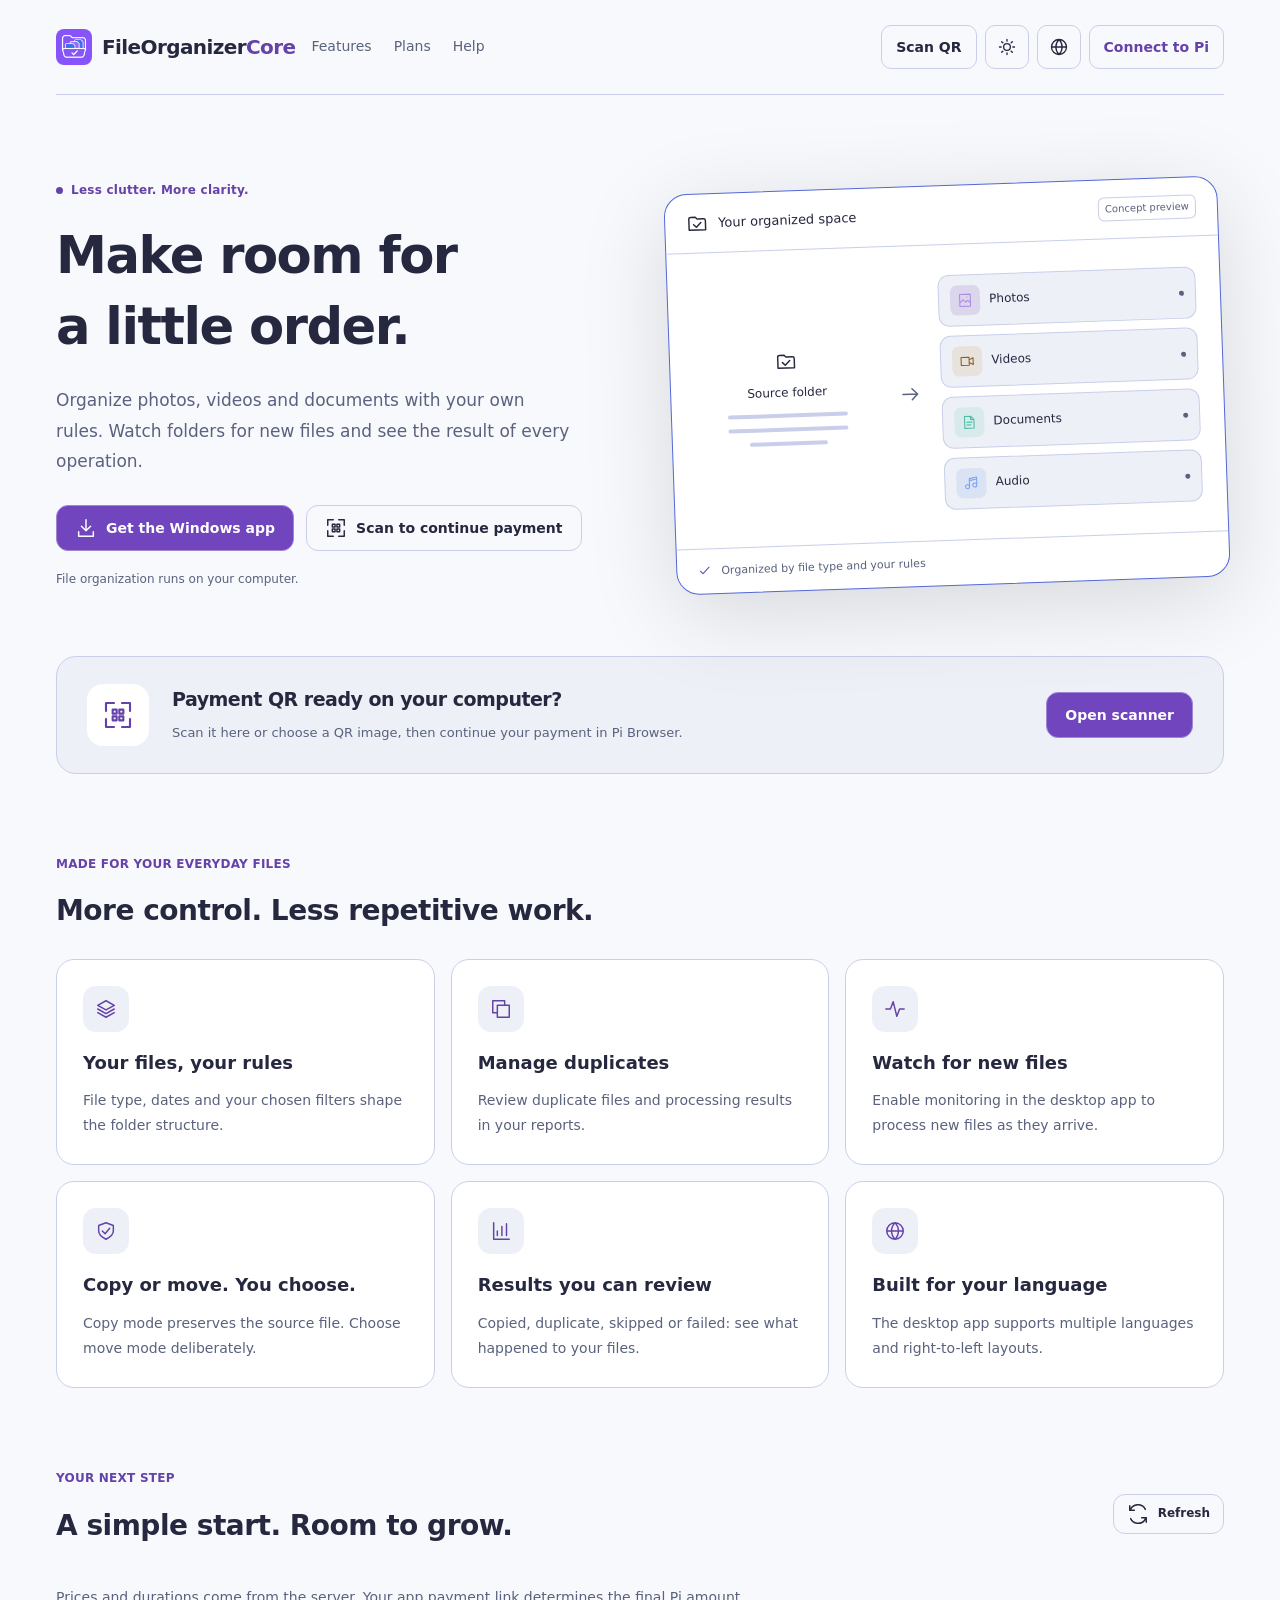
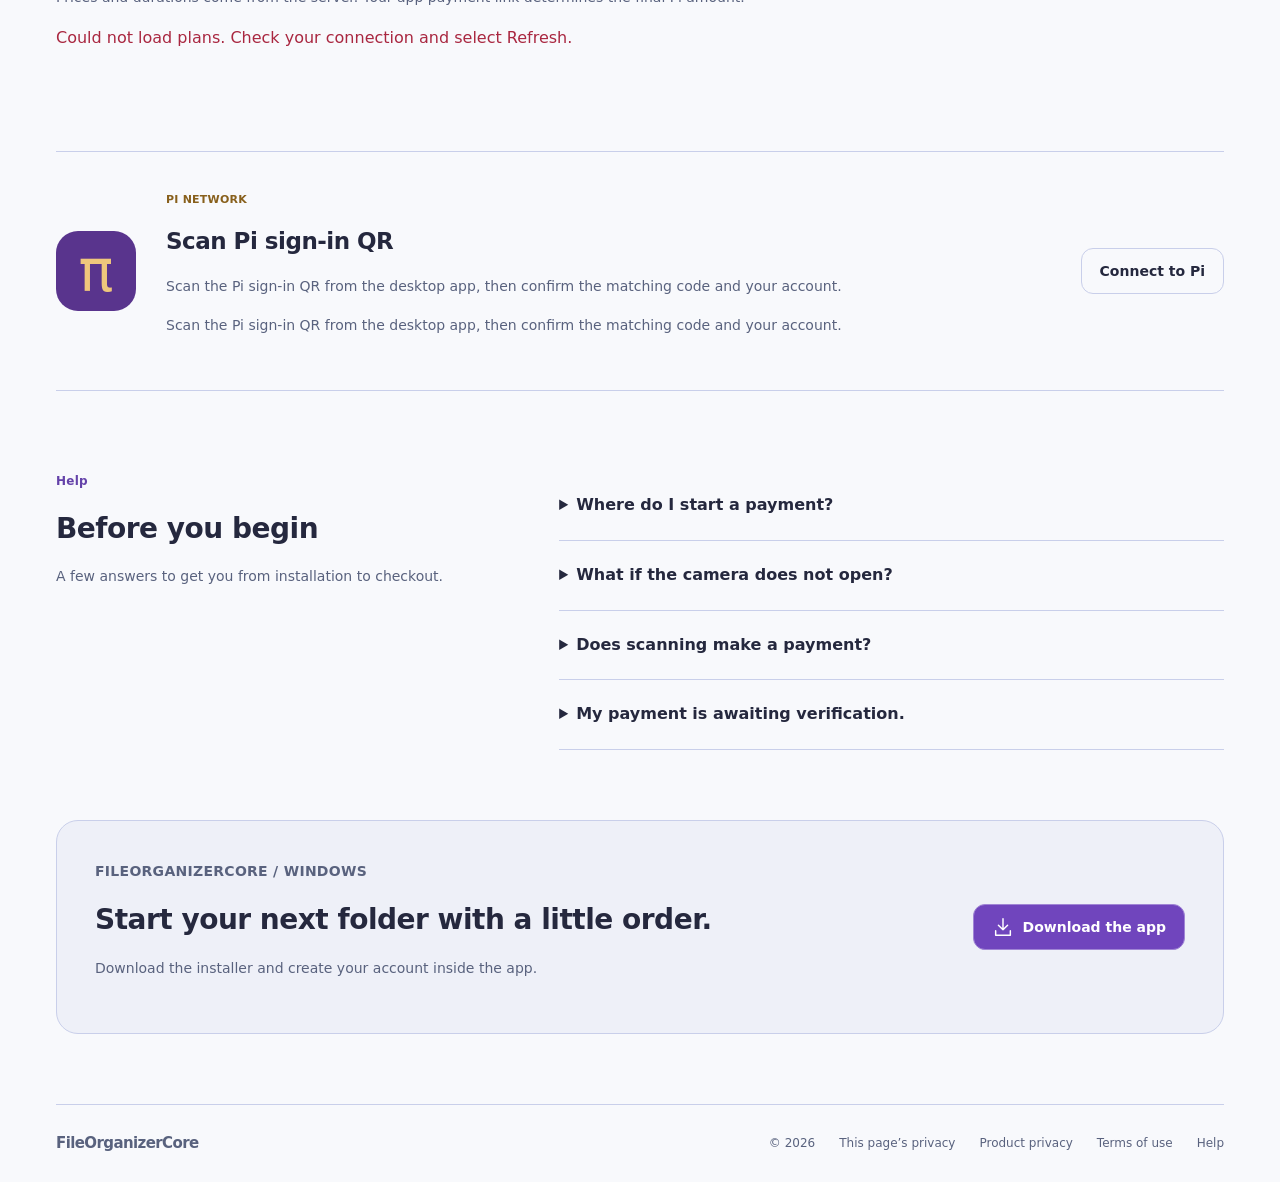
==== web/index.html @ 74108faa "Import website for Mainnet preparation" ====
<!doctype html>
<html lang="fa" dir="rtl">
<head>
<meta charset="utf-8"><meta name="viewport" content="width=device-width,initial-scale=1"><meta name="theme-color" content="#12141c"><meta name="referrer" content="no-referrer">
<meta name="description" content="FileOrganizerCore — Windows file organization and Pi checkout."><title>FileOrganizerCore</title>
<link rel="stylesheet" href="assets/home-v2.css?v=20261110-brand">
<script>
// Keep previously issued root payment links working on this same checkout host.
(() => {
  const query = new URLSearchParams(location.search), token = query.get('token');
  if (!token) return;
  const target = new URL('checkout.html', location.href);
  target.searchParams.set('token', token);
  const lang = query.get('lang');
  if (lang) target.searchParams.set('lang', lang);
  location.replace(target.href);
})();
</script>
<script defer src="config.js?v=20261105-core"></script><script defer src="assets/home-runtime.js?v=20261110-brand"></script>
<link rel="icon" href="assets/brand/favicon.ico?v=20261110">
<link rel="apple-touch-icon" href="assets/brand/apple-touch-icon.png">
<style>.foc-logo{width:36px;height:36px;object-fit:contain;flex:none;vertical-align:middle;border-radius:8px}.foc-brand{display:flex;align-items:center;gap:10px;direction:ltr}</style>
</head>
<body>
<script>
// Apply the persisted choice or browser theme before page content is painted.
(()=>{let theme;try{theme=localStorage.getItem('fop-home-theme');}catch{}document.body.dataset.theme=['light','dark'].includes(theme)?theme:(matchMedia('(prefers-color-scheme:dark)').matches?'dark':'light');})();
</script>
<a class="skip" href="#main" data-t="skip">رفتن به محتوا</a>
<div class="shell">
<header><a class="brand" href="#top" aria-label="FileOrganizerCore"><img class="foc-logo" src="assets/brand/logo.png" alt="" width="36" height="36"><b>FileOrganizer<span class="f-size"><strong>Core</strong></span></b></a><nav aria-label="Navigation"><a href="#features" data-t="features">قابلیت‌ها</a><a href="#pricing" data-t="plans">پلن‌ها</a><a href="#help" data-t="help">راهنما</a></nav><div class="tools"><button class="button small" data-scan data-t="scan">اسکن QR</button><button id="theme" class="icon-button" aria-label="Theme" data-icon="sun"></button><label class="language-control icon-button"><span data-icon="globe" aria-hidden="true"></span><select id="language" aria-label="Language"><option value="fa">فارسی</option><option value="en">English</option></select></label><a id="piShortcut" class="button pi-shortcut" href="#pi" data-t="piLogin">اتصال به پای</a></div></header>
<main id="main">
<section class="hero" id="top"><div class="hero-copy"><div class="eyebrow"><span class="live-dot"></span><span data-t="eyebrow">فایل‌های مرتب. تمرکز بیشتر.</span></div><h1 data-t="hero">به شلوغی فایل‌ها<br>نظم بده.</h1><p class="lead" data-t="intro">عکس‌ها، ویدیوها و اسنادت را با قوانین دلخواه مرتب کن. پوشه‌ها را پایش کن و نتیجهٔ هر عملیات را ببین.</p><div class="actions"><a class="button primary" href="#download"><span data-icon="download"></span><span data-t="getApp">دریافت نسخهٔ ویندوز</span></a><button class="button" data-scan><span data-icon="scan"></span><span data-t="scanPay">اسکن و ادامهٔ پرداخت</span></button></div><p class="fine" data-t="local">سازماندهی فایل‌ها روی کامپیوتر شما انجام می‌شود.</p></div>
<div class="app-preview" aria-label="Interface illustration"><div class="preview-bar"><span data-icon="folder"></span><span data-t="workspace">فضای مرتب شما</span><span class="preview-tag" data-t="illustration">نمای مفهومی</span></div><div class="preview-flow"><div class="source-folder"><span data-icon="folder"></span><span data-t="source">پوشهٔ مبدأ</span><i></i><i></i><i></i></div><span class="flow-mark" data-icon="arrow"></span><div class="file-stack"><div><span class="tile violet" data-icon="image"></span><span data-t="photos">عکس‌ها</span><span class="mini-dot"></span></div><div><span class="tile amber" data-icon="video"></span><span data-t="videos">ویدیوها</span><span class="mini-dot"></span></div><div><span class="tile teal" data-icon="document"></span><span data-t="documents">اسناد</span><span class="mini-dot"></span></div><div><span class="tile blue" data-icon="audio"></span><span data-t="audio">صداها</span><span class="mini-dot"></span></div></div></div><div class="preview-bottom"><span data-icon="check"></span><span data-t="rules">بر اساس نوع فایل و قوانین شما</span></div></div></section>
<section class="scan-banner"><span class="scan-symbol" data-icon="scan"></span><div><h2 data-t="haveQR">کد پرداخت روی کامپیوترت آماده است؟</h2><p data-t="qrIntro">همین‌جا اسکن کن یا تصویر QR را انتخاب کن؛ سپس پرداخت را در Pi Browser ادامه بده.</p></div><button class="button primary" data-scan data-t="openScanner">باز کردن اسکنر</button></section>
<section id="features" class="section"><div class="section-head"><p class="eyebrow" data-t="built">برای فایل‌های روزمرهٔ شما</p><h2 data-t="featuresTitle">کنترل بیشتر، کار تکراری کمتر.</h2></div><div class="features">
<article><span class="feature-icon" data-icon="layers"></span><h3 data-t="categorize">دسته‌بندی با قوانین دلخواه</h3><p data-t="categorizeBody">نوع فایل، تاریخ و فیلترهای انتخابی، ساختار پوشه‌ها را مشخص می‌کنند.</p></article>
<article><span class="feature-icon" data-icon="copy"></span><h3 data-t="duplicates">مدیریت فایل‌های تکراری</h3><p data-t="duplicatesBody">فایل‌های تکراری و نتیجهٔ پردازش را در گزارش‌ها پیگیری کنید.</p></article>
<article><span class="feature-icon" data-icon="activity"></span><h3 data-t="monitor">پایش فایل‌های جدید</h3><p data-t="monitorBody">پس از فعال‌کردن پایش در اپ، فایل‌های جدید پوشه نیز پردازش می‌شوند.</p></article>
<article><span class="feature-icon" data-icon="shield"></span><h3 data-t="copyMode">کپی یا انتقال، با انتخاب شما</h3><p data-t="copyBody">در حالت کپی، فایل مبدأ حفظ می‌شود. حالت انتقال را آگاهانه انتخاب کنید.</p></article>
<article><span class="feature-icon" data-icon="chart"></span><h3 data-t="reports">گزارش قابل بررسی</h3><p data-t="reportsBody">موفق، تکراری، ردشده و خطادار؛ نتیجهٔ عملیات در دسترس شماست.</p></article>
<article><span class="feature-icon" data-icon="globe"></span><h3 data-t="languages">متناسب با زبان شما</h3><p data-t="languagesBody">اپ دسکتاپ چندزبانه است و از چیدمان راست‌به‌چپ پشتیبانی می‌کند.</p></article></div></section>
<section id="pricing" class="section"><div class="section-head split"><div><p class="eyebrow" data-t="yourPlan">انتخاب شما</p><h2 data-t="plansTitle">یک شروع ساده. فضای بیشتر برای رشد.</h2></div><button class="button small" id="reloadPlans"><span data-icon="refresh"></span><span data-t="refresh">به‌روزرسانی</span></button></div><p class="section-note" data-t="priceNote">قیمت و مدت از سرور دریافت می‌شوند. مبلغ نهایی Pi در لینک پرداخت اپ مشخص می‌شود.</p><div id="plansStatus" role="status" aria-live="polite"></div><div id="pricingGrid" class="plans"></div></section>
<section class="pi-panel" id="pi"><span class="pi-mark">π</span><div><p class="eyebrow">PI NETWORK</p><h2 data-t="piTitle">از اپ تا کیف پول، یک مسیر مشخص.</h2><p data-t="piBody">در اپ ویندوز وارد حساب شوید و لینک پرداخت بسازید. QR را اینجا اسکن کنید؛ تأیید پرداخت در صفحهٔ اختصاصی انجام می‌شود.</p><p id="piStatus" role="status" aria-live="polite" data-t="piExplain">ورود Pi در این صفحه، جایگزین حساب ایمیلی اپ نیست.</p><p id="piUser" hidden></p></div><button id="piAuth" class="button" data-t="piLogin">اتصال به Pi</button></section>

<section id="help" class="section help-grid"><div><p class="eyebrow" data-t="help">راهنما</p><h2 data-t="faqTitle">قبل از شروع</h2><p class="section-note" data-t="helpIntro">پاسخ‌های کوتاه برای مسیر نصب، اسکن و خرید.</p></div><div class="faq"><details><summary data-t="q1">از کجا پرداخت را شروع کنم؟</summary><p data-t="a1">در اپ ویندوز وارد حساب شوید، پلن و تخفیف را انتخاب کنید و لینک پرداخت بسازید. سپس QR را اینجا اسکن کنید یا لینک را وارد کنید. خرید به همان حساب اپ متصل می‌ماند.</p></details><details><summary data-t="q2">اگر دوربین باز نشد چه کنم؟</summary><p data-t="a2">مجوز دوربین مرورگر را بررسی کنید. می‌توانید تصویر QR را انتخاب کنید یا لینک پرداخت را دستی وارد کنید. اسکن مستقیم به HTTPS و پشتیبانی مرورگر نیاز دارد.</p></details><details><summary data-t="q3">آیا اسکن، پرداخت را انجام می‌دهد؟</summary><p data-t="a3">خیر. ابتدا لینک معتبر شناسایی می‌شود و با تأیید شما صفحهٔ پرداخت باز می‌شود. هیچ پرداختی صرفاً با اسکن انجام نمی‌شود.</p></details><details><summary data-t="q4">پرداخت من در انتظار تأیید است.</summary><p data-t="a4">دوباره پرداخت نکنید. همان لینک را باز کنید تا وضعیت بررسی شود. اگر مبلغ کسر شده ولی پلن فعال نشده، اطلاعات تراکنش را برای پیگیری نگه دارید.</p></details></div></section>
<section id="download" class="download"><div><p class="eyebrow">FILEORGANIZERCORE / WINDOWS</p><h2 data-t="downloadTitle">پوشهٔ بعدی را مرتب‌تر شروع کن.</h2><p data-t="downloadBody">فایل نصب را دریافت کنید و حساب کاربری خود را داخل اپ بسازید.</p><p id="downloadStatus" role="status"></p></div><a id="downloadButton" class="button primary" hidden><span data-icon="download"></span><span data-t="download">دانلود نرم‌افزار</span></a></section>
</main><footer><a class="brand" href="#top"><b>FileOrganizerCore</b></a><span>© <span id="year"></span></span><button id="privacy" class="text-button" data-t="privacy">حریم خصوصی این صفحه</button><a href="privacy.html" data-t="productPrivacy">حریم خصوصی محصول</a><a href="terms.html" data-t="terms">شرایط استفاده</a><a href="#help" data-t="help">راهنما</a></footer>
</div>
<dialog id="scanner" aria-labelledby="scannerTitle"><div class="dialog-head"><div><p class="eyebrow" id="scannerStep" data-t="scanStep">از اپ به صفحهٔ پرداخت</p><h2 id="scannerTitle" data-t="scanTitle">اسکن کد پرداخت</h2></div><button class="icon-button" id="closeScanner" data-icon="close" aria-label="Close"></button></div><p class="muted" id="selectedPlan"></p><div class="viewfinder"><video id="camera" muted playsinline autoplay></video><div id="cameraPlaceholder"><span data-icon="scan"></span><p data-t="cameraHint">کد QR اپ را داخل کادر بگیرید.</p></div><div class="scan-corners" aria-hidden="true"></div></div><p id="scanStatus" role="status" aria-live="polite">درخواست دسترسی به دوربین…</p><div class="actions scanner-actions"><button id="stopCamera" class="button" hidden>توقف دوربین</button><label class="button upload-button"><span data-icon="image"></span><span data-t="imageSelect">انتخاب تصویر QR</span><input id="qrImage" type="file" accept="image/png,image/jpeg,image/webp"></label></div><details class="manual"><summary id="scannerManual" data-t="manual">لینک پرداخت را دارم</summary><label for="paymentLink" data-t="linkLabel">لینک ساخته‌شده در اپ</label><div class="link-row"><input id="paymentLink" type="url" dir="ltr" autocomplete="off" spellcheck="false" placeholder="https://…/checkout.html?token=…"><button id="checkLink" class="button" data-t="checkLink">بررسی لینک</button></div></details><div id="scanResult" class="scan-result" hidden><strong id="scannerFound" data-t="validLink">لینک پرداخت شناسایی شد</strong><p id="resultHost" dir="ltr"></p><p id="scannerConfirm" data-t="confirmInfo">در صفحهٔ بعد، پلن و مبلغ را قبل از تأیید بررسی کنید.</p><button id="openPayment" class="button primary" data-t="continue">ادامه به صفحهٔ پرداخت</button></div><p class="fine" data-t="scanPrivacy">تصویر دوربین و فایل QR برای اسکن به سرور ارسال نمی‌شوند.</p></dialog>
<dialog id="privacyDialog" aria-labelledby="privacyTitle"><div class="dialog-head"><h2 id="privacyTitle" data-t="privacy">حریم خصوصی این صفحه</h2><button id="closePrivacy" class="icon-button" data-icon="close" aria-label="Close"></button></div><p data-t="privacyBody">اسکن QR داخل مرورگر انجام می‌شود. هنگام بستن اسکنر یا پنهان‌شدن صفحه، دوربین متوقف می‌شود. زبان و تم در همین مرورگر ذخیره می‌شوند. دریافت پلن‌ها به سرور اپ متصل می‌شود و اتصال اختیاری Pi از SDK پای استفاده می‌کند. لینک پرداخت فقط پس از انتخاب «ادامه» باز می‌شود؛ تصاویر برای اسکن آپلود نمی‌شوند. این توضیح مربوط به همین صفحه است.</p><button id="clearPrefs" class="button" data-t="clearPrefs">پاک‌کردن تنظیمات ذخیره‌شدهٔ این صفحه</button><p id="privacyStatus" role="status"></p></dialog>
<noscript>برای دریافت پلن‌ها و اسکن QR، JavaScript مرورگر را فعال کنید. / Enable JavaScript to load plans and scan QR codes.</noscript>
</body></html>
---- web/assets/home-v2.css ----
:root{color-scheme:dark;--bg:#12141c;--surface:#1b1e2a;--panel:#222638;--text:#f2f3fc;--muted:#aeb5cc;--line:#3d476e;--brand:#9572ec;--button:#7045bd;--gold:#efc77c;--focus:#abb8ff;--danger:#ffb4bd;font-family:system-ui,-apple-system,'Segoe UI',sans-serif}*{box-sizing:border-box}html{scroll-behavior:smooth;scroll-padding-top:30px}body{margin:0;background:var(--bg);color:var(--text);line-height:1.8}body.modal-open{overflow:hidden}body[data-theme=light]{color-scheme:light;--bg:#f8f9fc;--surface:#fff;--panel:#eef0f8;--text:#25283e;--muted:#59627e;--line:#c9cfea;--brand:#6442a9;--button:#7045bd;--gold:#88601c;--focus:#5368d9;--danger:#a92740}a{color:inherit;text-decoration:none}button,input,select{font:inherit}button,a,label,summary{-webkit-tap-highlight-color:transparent}button,summary{cursor:pointer}button:disabled{opacity:.6;cursor:wait}svg{width:22px;height:22px;display:block;flex-shrink:0}button svg{pointer-events:none}[hidden]{display:none!important}.shell{max-width:1240px;margin:auto;padding:0 36px}.brand{display:flex;align-items:center;gap:10px;direction:ltr;font-size:18px;letter-spacing:-.6px}.brand b>span{color:var(--brand)}.brand-icon{background:var(--button);color:white;padding:10px;border-radius:12px}.brand-icon svg{width:24px;height:24px}header{display:flex;align-items:center;justify-content:space-between;gap:24px;padding:25px 0;border-bottom:1px solid var(--line)}nav,.tools{display:flex;align-items:center;gap:22px}nav a{font-size:14px;color:var(--muted)}nav a:hover{color:var(--text)}.tools{gap:10px}.tools select{background:var(--surface);color:var(--text);border:1px solid var(--line);border-radius:9px;padding:7px;font-size:12px}.button,.icon-button{display:inline-flex;align-items:center;justify-content:center;gap:9px;background:transparent;color:var(--text);border:1px solid var(--line);border-radius:12px;min-height:46px;padding:11px 18px;font-size:14px;font-weight:600;text-align:center;transition:background .18s,filter .18s;line-height:1.6}.button:hover,.icon-button:hover{background:var(--panel);border-color:#5368d9}.button.primary{background:var(--button);border-color:#a085d5;color:#fff}.button.primary:hover{filter:brightness(1.1)}.button.small{font-size:12px;min-height:38px;padding:8px 13px}.icon-button{padding:10px;width:43px;min-width:43px;min-height:43px}.text-button{background:none;border:0;color:var(--muted);padding:0}.actions{display:flex;flex-wrap:wrap;gap:12px}.hero{display:grid;grid-template-columns:1fr 1fr;gap:60px;align-items:center;padding:85px 0 65px}.eyebrow{font-size:12px;color:var(--brand);font-weight:700;display:flex;align-items:center;gap:8px;letter-spacing:.02em;margin:0 0 14px}.live-dot{width:7px;height:7px;background:var(--brand);border-radius:50%}h1{font-size:clamp(36px,4vw,58px);line-height:1.4;letter-spacing:-1.5px;margin:18px 0 22px;max-width:620px}h2{font-size:28px;line-height:1.55;letter-spacing:-.5px;margin:0 0 12px}h3{font-size:18px;margin:15px 0 9px}.lead{font-size:17px;color:var(--muted);max-width:520px;margin:0 0 28px}.fine{font-size:12px;color:var(--muted);margin:18px 0 0}.app-preview{background:var(--surface);border:1px solid #5368d9;border-radius:23px;box-shadow:0 20px 90px #0002;transform:rotate(-2deg);overflow:hidden}.preview-bar{display:flex;align-items:center;gap:10px;font-size:13px;padding:17px 21px;border-bottom:1px solid var(--line)}.preview-bar>svg{color:var(--brand)}.preview-tag{margin-inline-start:auto;color:var(--muted);font-size:10px;border:1px solid var(--line);border-radius:6px;padding:2px 6px}.preview-flow{display:flex;align-items:center;gap:20px;padding:30px 24px}.source-folder{flex:1;display:flex;flex-direction:column;align-items:center;gap:10px;font-size:12px}.source-folder>svg{width:48px;height:48px;color:var(--gold)}.source-folder i{width:65%;height:4px;background:var(--line);border-radius:5px}.source-folder i:last-child{width:42%}.flow-mark{color:var(--muted)}[dir=rtl] .flow-mark{transform:rotate(180deg)}.file-stack{flex:1.4;display:grid;gap:9px}.file-stack>div{display:flex;gap:9px;align-items:center;padding:10px 11px;background:var(--panel);border:1px solid var(--line);border-radius:11px;font-size:12px}.tile{padding:7px;border-radius:7px}.tile svg{width:16px;height:16px}.violet{background:#8058b92b;color:#ae8ce5}.amber{background:#c7913024;color:var(--gold)}.teal{background:#46bfa320;color:#4fbaa6}.blue{background:#588ddd22;color:#7ba4ee}.mini-dot{width:5px;height:5px;background:var(--muted);border-radius:50%;margin-inline-start:auto}.preview-bottom{border-top:1px solid var(--line);padding:12px 20px;display:flex;align-items:center;gap:9px;font-size:11px;color:var(--muted)}.preview-bottom svg{width:15px;height:15px;color:var(--brand)}.scan-banner{display:flex;align-items:center;gap:23px;background:var(--panel);border:1px solid var(--line);border-radius:20px;padding:27px 30px}.scan-banner h2{font-size:19px;margin:0 0 6px}.scan-banner p{font-size:13px;color:var(--muted);margin:0}.scan-banner>button{margin-inline-start:auto;flex-shrink:0}.scan-symbol{padding:15px;background:var(--surface);color:var(--brand);border-radius:16px}.scan-symbol svg{width:32px;height:32px}.section{padding:80px 0 0}.section-head{margin-bottom:26px}.section-head.split{display:flex;align-items:center;justify-content:space-between;gap:20px}.section-note{color:var(--muted);font-size:14px}.features{display:grid;grid-template-columns:repeat(3,minmax(0,1fr));gap:16px}.features article{padding:26px;background:var(--surface);border:1px solid var(--line);border-radius:18px}.features p{font-size:14px;color:var(--muted);margin:0}.feature-icon{display:inline-flex;padding:12px;border-radius:13px;background:var(--panel);color:var(--brand)}.plans{display:grid;grid-template-columns:repeat(3,minmax(0,1fr));gap:18px}.plan{border:1px solid var(--line);border-radius:20px;padding:28px;background:var(--surface);display:flex;flex-direction:column}.plan.highlight{border-color:#9271ce;background:linear-gradient(140deg,#7045bd13,transparent),var(--surface)}.plan h3{margin:0;font-size:23px}.plan-price{font-size:34px;font-weight:700;line-height:1.4;direction:ltr;unicode-bidi:isolate;align-self:flex-start;margin:22px 0 8px}.plan p{font-size:14px;color:var(--muted);margin:6px 0}.plan .button{margin-top:23px;width:100%}.plan .duration{padding-bottom:15px;border-bottom:1px solid var(--line);margin-bottom:15px}.plan .estimate{color:var(--gold);font-size:14px;direction:ltr;unicode-bidi:isolate}.plan .quota{flex:1}.pi-panel{margin-top:80px;display:flex;align-items:center;gap:30px;border-block:1px solid var(--line);padding:38px 0}.pi-panel h2{font-size:23px}.pi-panel p{color:var(--muted);font-size:14px;max-width:720px}.pi-panel .eyebrow{color:var(--gold);font-size:11px}.pi-panel button{flex-shrink:0;margin-inline-start:auto}.pi-mark{font-size:58px;line-height:1;background:#59348d;color:#efc77c;border-radius:22px;width:80px;height:80px;display:grid;place-items:center;flex-shrink:0}.help-grid{display:grid;grid-template-columns:.8fr 1.2fr;gap:60px}.faq details{border-bottom:1px solid var(--line);padding:20px 0}.faq summary{font-weight:600;font-size:16px}.faq p{font-size:14px;color:var(--muted)}.download{display:flex;justify-content:space-between;align-items:center;gap:25px;padding:38px;background:var(--panel);border:1px solid var(--line);border-radius:22px;margin:70px 0}.download p{color:var(--muted);font-size:14px}.download a{flex-shrink:0}footer{display:flex;gap:24px;align-items:center;border-top:1px solid var(--line);padding:25px 0;font-size:12px;color:var(--muted)}footer .brand{margin-inline-end:auto;font-size:15px}dialog{border:1px solid #5368d9;background:var(--surface);color:var(--text);border-radius:22px;padding:28px;width:min(94vw,570px);max-height:90vh;max-height:90svh;overflow:auto;box-shadow:0 30px 100px #0005}dialog::backdrop{background:#070b19bb}.dialog-head{display:flex;align-items:flex-start;justify-content:space-between;gap:20px}.dialog-head h2{font-size:23px}.dialog-head .eyebrow{margin-bottom:4px}.muted{color:var(--muted);font-size:14px}.viewfinder{position:relative;aspect-ratio:4/3;max-height:300px;background:#111421;border-radius:16px;overflow:hidden;margin-top:20px;color:#c5cce5}.viewfinder video{width:100%;height:100%;object-fit:cover}#cameraPlaceholder{position:absolute;inset:0;display:flex;flex-direction:column;justify-content:center;align-items:center;padding:25px;text-align:center;pointer-events:none}#cameraPlaceholder svg{width:52px;height:52px;color:#b096ee}#cameraPlaceholder p{font-size:13px}.scan-corners{position:absolute;inset:16%;border:2px solid #aa8ce7;border-radius:16px;pointer-events:none}.scanner-actions{gap:8px}.scanner-actions .button{font-size:12px}#scanStatus{font-size:14px;overflow-wrap:anywhere}#scanStatus.error,#plansStatus.error,#piStatus.error{color:var(--danger)}.upload-button{position:relative;overflow:hidden;cursor:pointer}.upload-button input{position:absolute;inset:0;width:100%;opacity:0;cursor:pointer}.upload-button:focus-within{outline:2px solid var(--focus);outline-offset:3px}.manual{border-top:1px solid var(--line);padding-top:18px;margin-top:20px}.manual summary{font-size:14px}.manual label{display:block;margin-top:12px;font-size:12px;color:var(--muted)}.link-row{display:flex;gap:8px;margin-top:8px}input[type=url]{width:100%;min-width:0;background:var(--panel);border:1px solid var(--line);border-radius:10px;padding:10px;color:var(--text);font-size:13px}.link-row button{flex-shrink:0;font-size:12px}.scan-result{padding:18px;border:1px solid #5368d9;background:var(--panel);border-radius:14px;margin-top:18px}.scan-result p{font-size:13px;overflow-wrap:anywhere}.scan-result .button{width:100%}#resultHost{text-align:center}.skip{position:absolute;top:-100px}.skip:focus{top:5px;background:var(--surface);padding:12px;z-index:10}:focus-visible{outline:2px solid var(--focus);outline-offset:4px}#privacyDialog p{font-size:14px;line-height:2}#downloadStatus{color:var(--gold)}#plansStatus{margin-bottom:18px}#plansStatus:empty{display:none}@media(max-width:950px){.shell{padding:0 24px}.hero{gap:30px}nav{display:none}.hero h1{font-size:40px}.preview-flow{gap:10px;padding:20px 14px}.features article{padding:20px}}@media(max-width:700px){.shell{padding:0 18px}header{gap:12px;flex-wrap:wrap;padding:18px 0}.brand{font-size:16px}.brand-icon{padding:8px}.tools{margin-inline-start:auto}.tools .small{display:none}.hero{grid-template-columns:1fr;gap:30px;padding:45px 0 38px}.hero h1{font-size:42px;letter-spacing:-1px}.lead{font-size:16px}.app-preview{transform:none}.preview-flow{padding:22px;gap:25px}.section{padding-top:50px}.features{grid-template-columns:repeat(2,minmax(0,1fr));gap:12px}.features h3{font-size:16px}.features p{font-size:13px}.features article{padding:18px}.scan-banner{flex-wrap:wrap;padding:23px;gap:15px}.scan-banner>div{flex:1;min-width:180px}.scan-banner button{width:100%}.scan-banner h2{font-size:18px}.scan-symbol{padding:10px}.section h2{font-size:25px}.plans{grid-template-columns:1fr}.plan{padding:24px}.plan-price{margin-top:14px}.pi-panel{flex-wrap:wrap;gap:18px;margin-top:45px}.pi-panel>div{flex:1;min-width:220px}.pi-panel button{width:100%}.pi-mark{width:60px;height:60px;font-size:42px}.help-grid{grid-template-columns:1fr;gap:10px}.download{flex-direction:column;align-items:stretch;padding:25px;margin:45px 0}.download h2{font-size:25px}footer{flex-wrap:wrap;gap:15px}.section-head.split{align-items:flex-start}dialog{padding:20px}.link-row{flex-wrap:wrap}.link-row button{width:100%}}@media(max-width:370px){.features{grid-template-columns:1fr}.tools{gap:5px}.brand{font-size:14px}.brand-icon{display:none}.hero h1{font-size:36px}}@media(prefers-reduced-motion:reduce){html{scroll-behavior:auto}*{transition:none!important}}

h1{white-space:pre-line}button,summary,a,p,h1,h2,h3{overflow-wrap:anywhere}.plan .estimate{direction:inherit}.app-preview{min-width:0}
.section-head.split>.button{flex-shrink:0;white-space:nowrap}@media(max-width:700px){.section-head.split{flex-wrap:wrap}.section-head.split>div{flex:1;min-width:210px}}


/* Shared header sizing; no stacked overrides from earlier patches. */
.language-control{position:relative;display:inline-flex;align-items:center;justify-content:center;cursor:pointer;}
.language-control #language{position:absolute;inset:0;width:100%;height:100%;max-width:none;min-width:0;opacity:0;cursor:pointer;margin:0;padding:0;}
.language-control:focus-within{outline:2px solid var(--focus);outline-offset:4px;}
#pi{scroll-margin-top:24px;}
header{direction:ltr;flex-wrap:nowrap;gap:16px;}
header .brand{direction:ltr;flex-shrink:0;font-size:20px;}
header .brand-icon svg{width:26px;height:26px;}
header .tools{direction:ltr;flex-wrap:nowrap;width:auto;margin-inline-start:auto;gap:8px;flex-shrink:0;}
header .tools>.icon-button{width:44px;min-width:44px;height:44px;min-height:44px;padding:0;flex:0 0 44px;border-radius:10px;}
header .tools>.button{height:44px;min-height:44px;padding:0 14px;font-size:14px;line-height:1.3;border-radius:10px;}
header .tools svg{width:20px;height:20px;}
header #theme{order:1;}header .language-control{order:2;}
header .pi-shortcut{order:3;color:var(--brand);width:max-content;min-width:96px;white-space:nowrap;}
header .tools>[data-scan]{order:0;}
[dir=rtl] header nav,[dir=rtl] header .pi-shortcut,[dir=rtl] header select{direction:rtl;}
@media(max-width:1100px){header nav{display:none;}}
@media(max-width:700px){
 header{gap:8px;margin-inline:-4px;}
 header .brand{font-size:14px;gap:5px;letter-spacing:-.5px;}
 header .brand-icon{display:inline-flex;padding:5px;border-radius:8px;}
 header .brand-icon svg{width:20px;height:20px;}
 header .tools{gap:6px;}
 header .tools>.icon-button{width:40px;min-width:40px;height:40px;min-height:40px;flex-basis:40px;}
 header .tools>.button{height:40px;min-height:40px;padding:0 10px;font-size:12px;line-height:1.05;}
 header .pi-shortcut{min-width:88px;max-width:112px;white-space:normal;overflow-wrap:anywhere;}
}
@media(max-width:380px){
 header{margin-inline:-10px;gap:4px;}
 header .brand{font-size:12px;gap:3px;letter-spacing:-.6px;}
 header .brand-icon{padding:3px;}header .brand-icon svg{width:16px;height:16px;}
 header .tools{gap:4px;}
 header .tools>.button{font-size:11px;line-height:1.1;padding-inline:5px;}
 header .pi-shortcut{width:80px;min-width:80px;max-width:80px;white-space:normal;overflow-wrap:anywhere;}
}
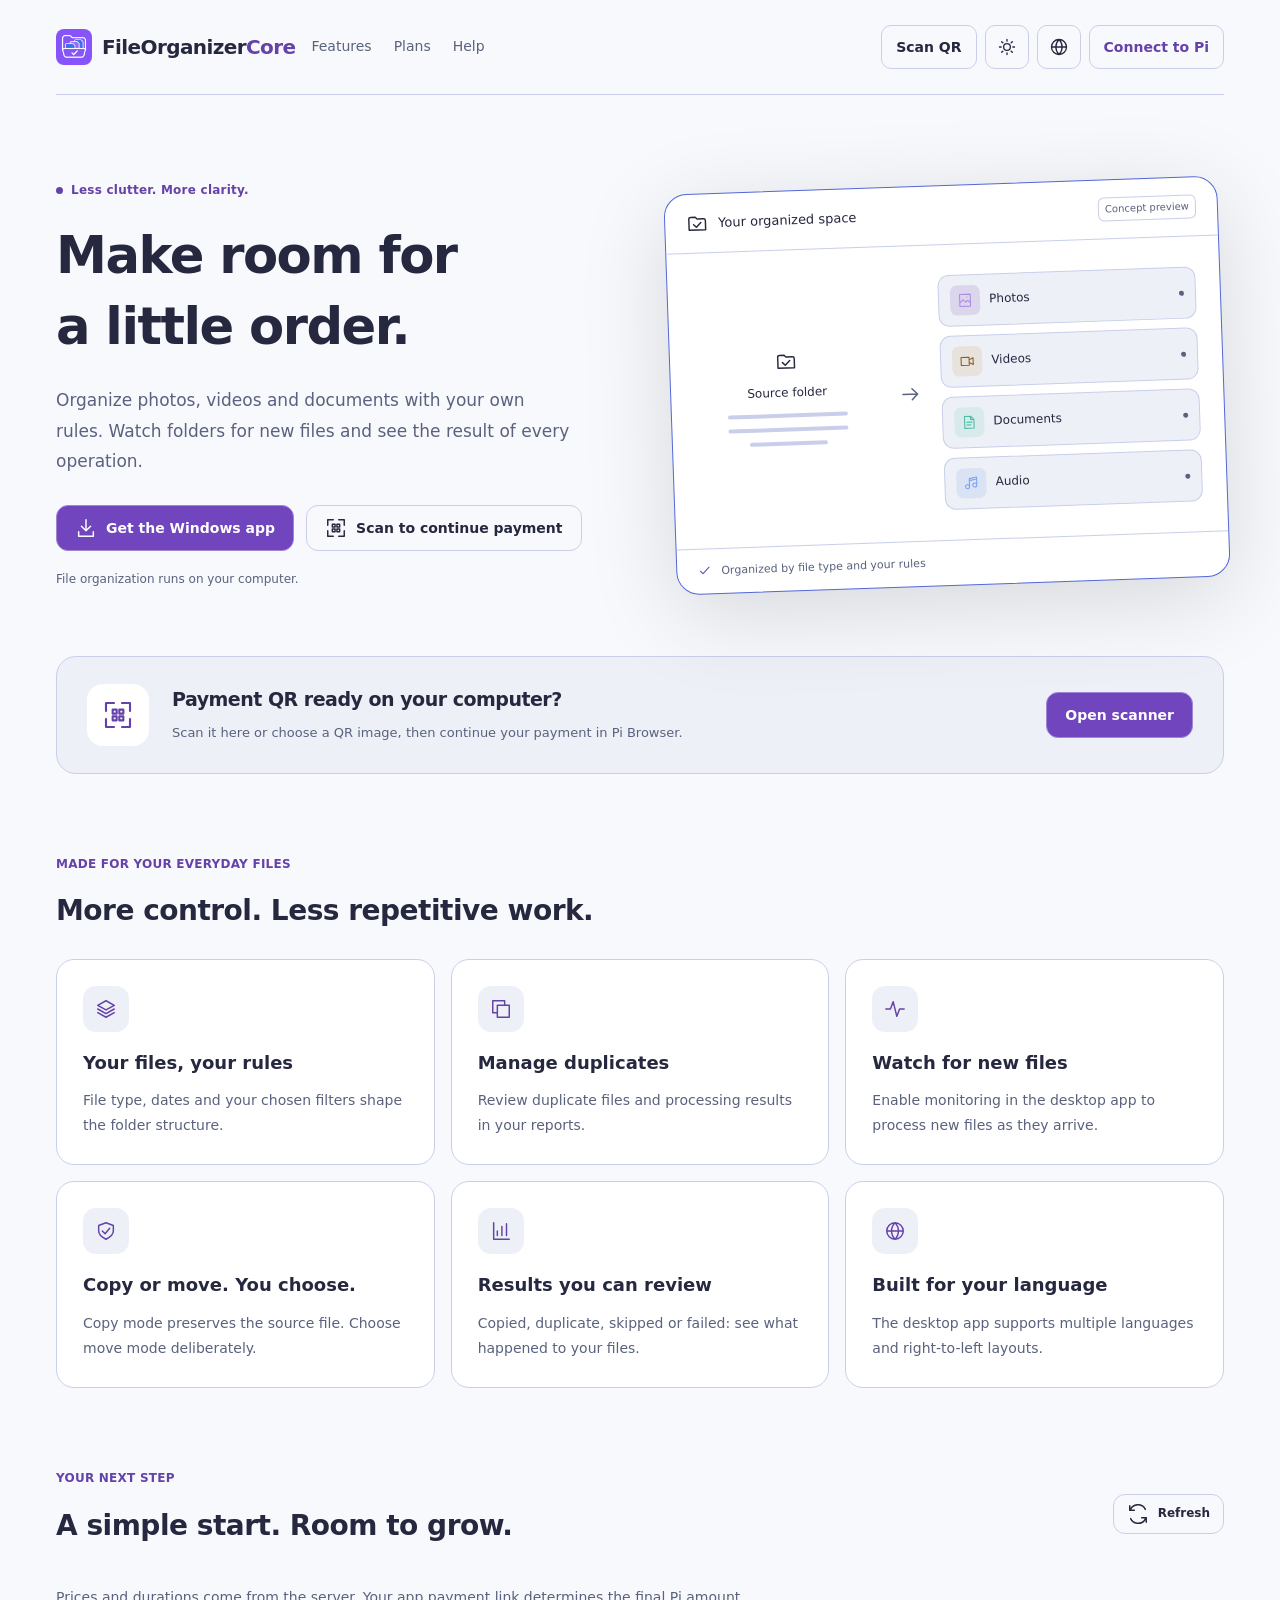
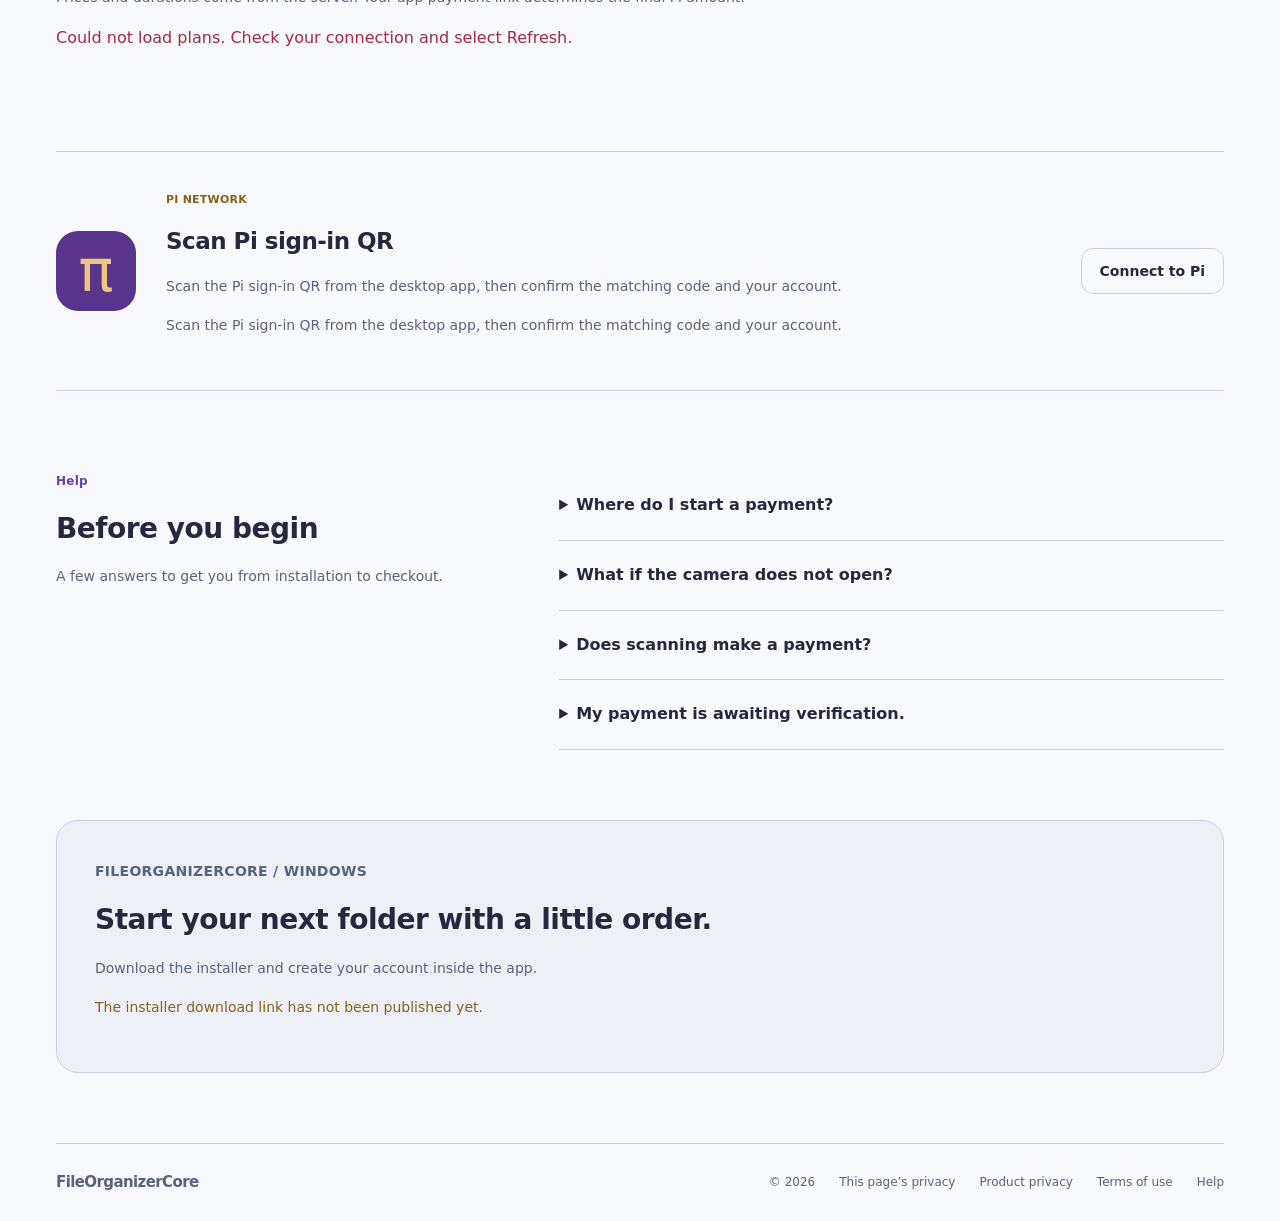
==== commit 8f06740e: "Publish isolated Mainnet configuration" ====
--- a/web/index.html
+++ b/web/index.html
@@ -16,7 +16,7 @@
   location.replace(target.href);
 })();
 </script>
-<script defer src="config.js?v=20261105-core"></script><script defer src="assets/home-runtime.js?v=20261110-brand"></script>
+<script defer src="config.js?v=20261110-mainnet"></script><script defer src="assets/home-runtime.js?v=20261110-mainnet"></script>
 <link rel="icon" href="assets/brand/favicon.ico?v=20261110">
 <link rel="apple-touch-icon" href="assets/brand/apple-touch-icon.png">
 <style>.foc-logo{width:36px;height:36px;object-fit:contain;flex:none;vertical-align:middle;border-radius:8px}.foc-brand{display:flex;align-items:center;gap:10px;direction:ltr}</style>
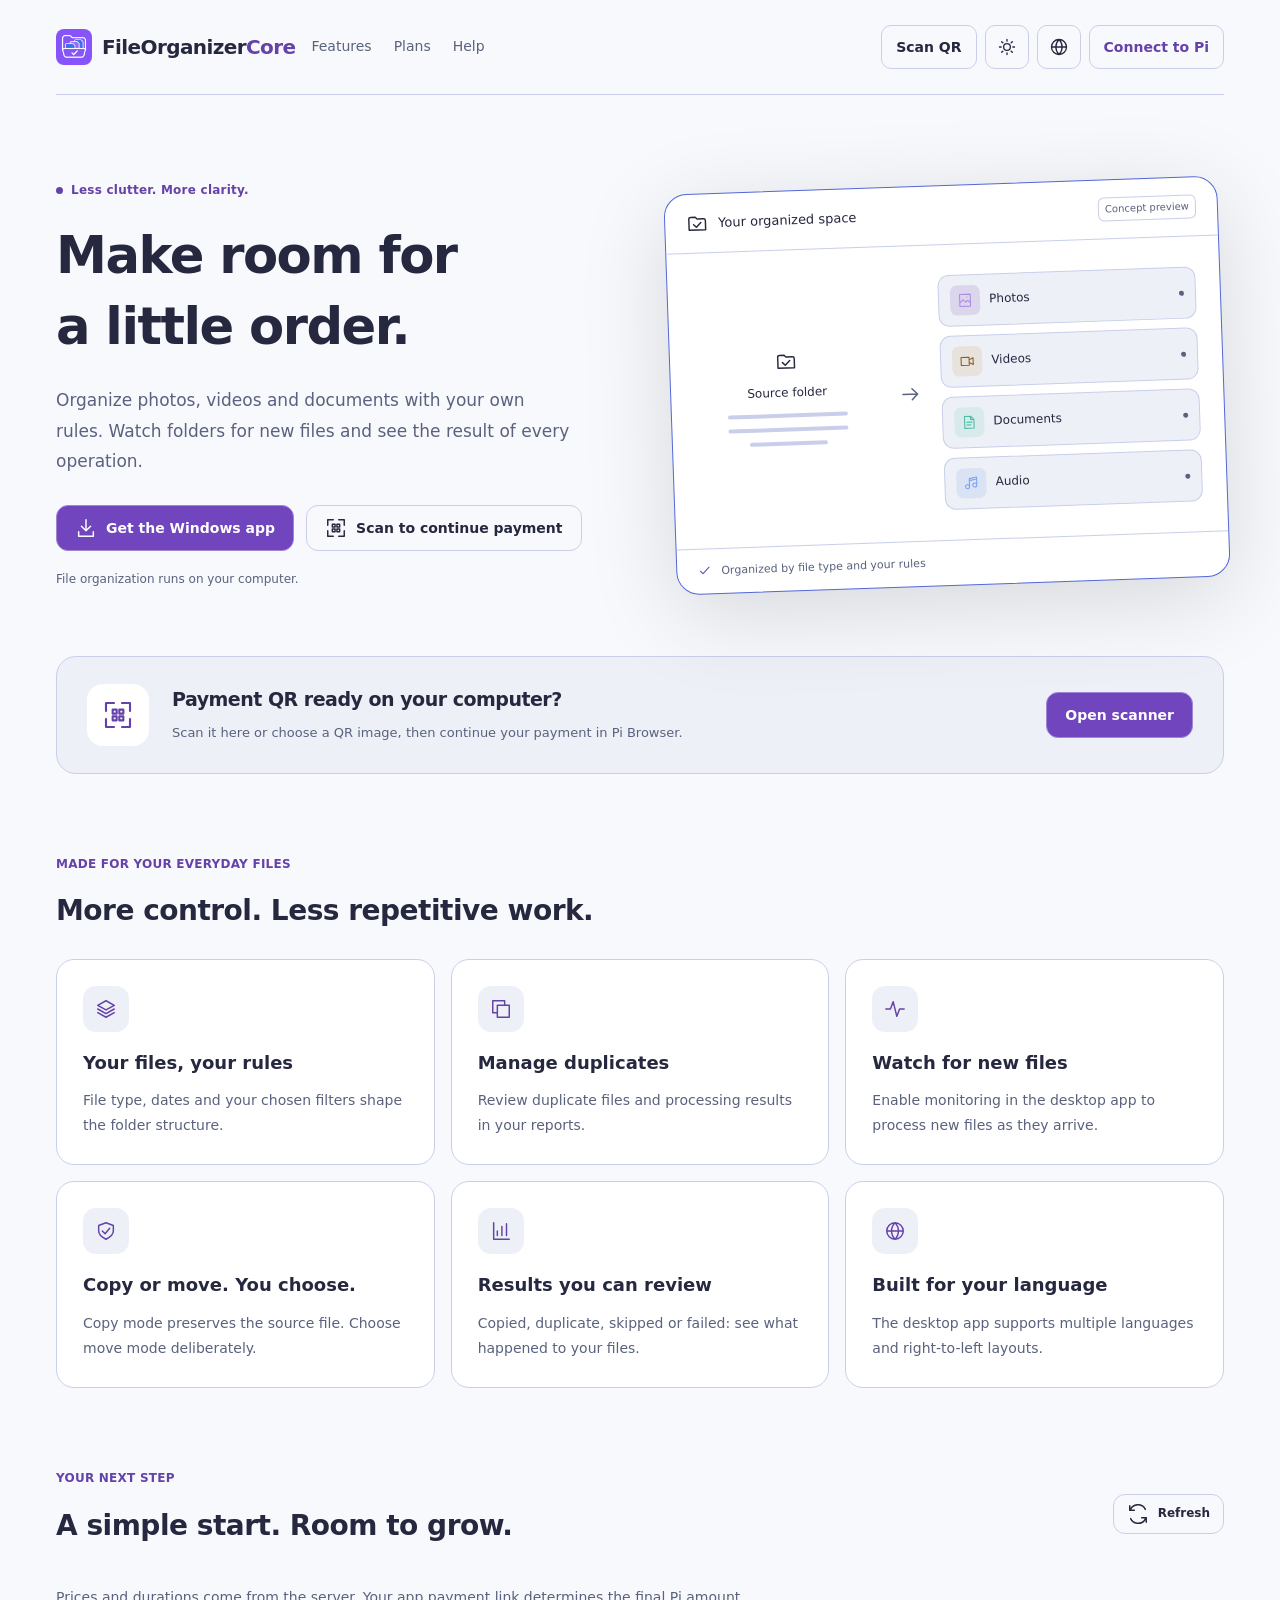
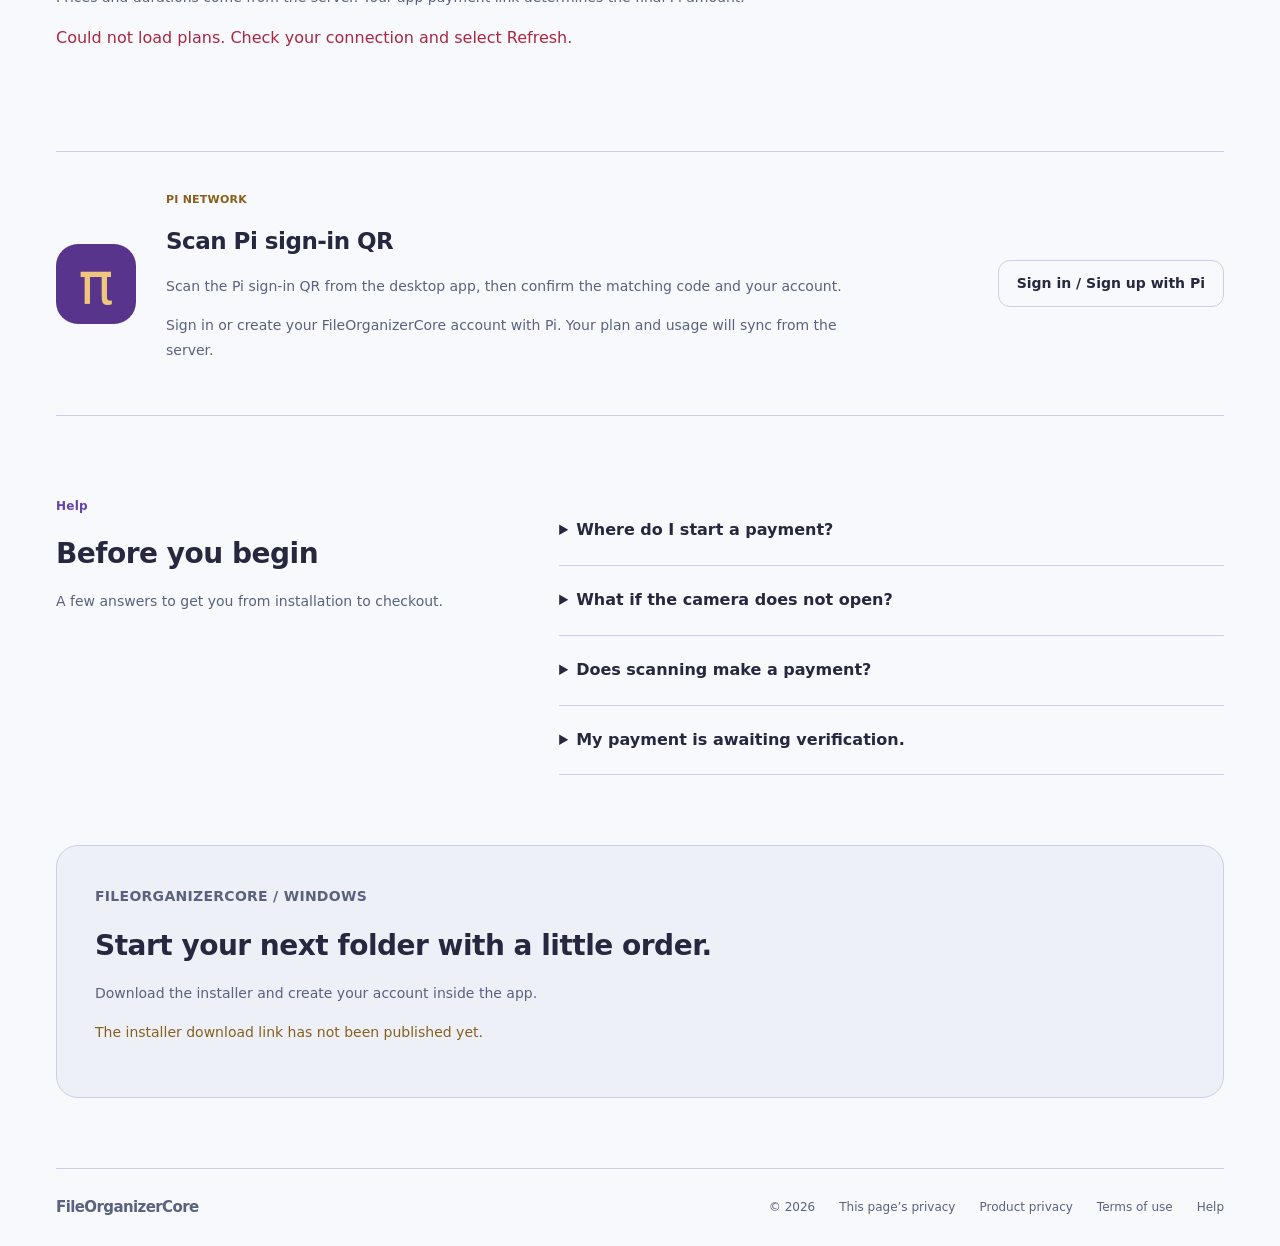
==== commit e4eb34ad: "Improve checkout and landing page account sync" ====
--- a/web/index.html
+++ b/web/index.html
@@ -3,7 +3,7 @@
 <head>
 <meta charset="utf-8"><meta name="viewport" content="width=device-width,initial-scale=1"><meta name="theme-color" content="#12141c"><meta name="referrer" content="no-referrer">
 <meta name="description" content="FileOrganizerCore — Windows file organization and Pi checkout."><title>FileOrganizerCore</title>
-<link rel="stylesheet" href="assets/home-v2.css?v=20261110-brand">
+<link rel="stylesheet" href="assets/home-v2.css?v=20261112-account">
 <script>
 // Keep previously issued root payment links working on this same checkout host.
 (() => {
@@ -16,7 +16,7 @@
   location.replace(target.href);
 })();
 </script>
-<script defer src="config.js?v=20261110-mainnet"></script><script defer src="assets/home-runtime.js?v=20261110-mainnet"></script>
+<script defer src="config.js?v=20261110-mainnet"></script><script defer src="assets/home-runtime.js?v=20261110-mainnet"></script><script defer src="assets/home-account.js?v=20261112-account-sync"></script>
 <link rel="icon" href="assets/brand/favicon.ico?v=20261110">
 <link rel="apple-touch-icon" href="assets/brand/apple-touch-icon.png">
 <style>.foc-logo{width:36px;height:36px;object-fit:contain;flex:none;vertical-align:middle;border-radius:8px}.foc-brand{display:flex;align-items:center;gap:10px;direction:ltr}</style>
@@ -42,6 +42,7 @@
 <article><span class="feature-icon" data-icon="globe"></span><h3 data-t="languages">متناسب با زبان شما</h3><p data-t="languagesBody">اپ دسکتاپ چندزبانه است و از چیدمان راست‌به‌چپ پشتیبانی می‌کند.</p></article></div></section>
 <section id="pricing" class="section"><div class="section-head split"><div><p class="eyebrow" data-t="yourPlan">انتخاب شما</p><h2 data-t="plansTitle">یک شروع ساده. فضای بیشتر برای رشد.</h2></div><button class="button small" id="reloadPlans"><span data-icon="refresh"></span><span data-t="refresh">به‌روزرسانی</span></button></div><p class="section-note" data-t="priceNote">قیمت و مدت از سرور دریافت می‌شوند. مبلغ نهایی Pi در لینک پرداخت اپ مشخص می‌شود.</p><div id="plansStatus" role="status" aria-live="polite"></div><div id="pricingGrid" class="plans"></div></section>
 <section class="pi-panel" id="pi"><span class="pi-mark">π</span><div><p class="eyebrow">PI NETWORK</p><h2 data-t="piTitle">از اپ تا کیف پول، یک مسیر مشخص.</h2><p data-t="piBody">در اپ ویندوز وارد حساب شوید و لینک پرداخت بسازید. QR را اینجا اسکن کنید؛ تأیید پرداخت در صفحهٔ اختصاصی انجام می‌شود.</p><p id="piStatus" role="status" aria-live="polite" data-t="piExplain">ورود Pi در این صفحه، جایگزین حساب ایمیلی اپ نیست.</p><p id="piUser" hidden></p></div><button id="piAuth" class="button" data-t="piLogin">اتصال به Pi</button></section>
+<section id="accountCard" class="account-card" hidden aria-live="polite"><div class="account-card-head"><div class="account-avatar" aria-hidden="true">π</div><div class="account-identity"><p class="eyebrow" data-account-key="account"></p><h3 id="accountName"></h3><p id="accountEmail"></p></div><span id="accountPlanBadge" class="account-plan-badge" data-plan="free"></span></div><div class="account-stats"><div><span data-account-key="plan"></span><strong id="accountPlanValue"></strong></div><div><span data-account-key="quota"></span><strong id="accountQuotaValue"></strong></div><div><span data-account-key="expiry"></span><strong id="accountExpiryValue"></strong></div></div><p id="accountPlanNote" class="account-plan-note"></p><div class="account-card-foot"><p id="accountSyncStatus" role="status" aria-live="polite"></p><button id="accountRefresh" class="button small" type="button" data-account-key="refresh"></button></div></section>
 
 <section id="help" class="section help-grid"><div><p class="eyebrow" data-t="help">راهنما</p><h2 data-t="faqTitle">قبل از شروع</h2><p class="section-note" data-t="helpIntro">پاسخ‌های کوتاه برای مسیر نصب، اسکن و خرید.</p></div><div class="faq"><details><summary data-t="q1">از کجا پرداخت را شروع کنم؟</summary><p data-t="a1">در اپ ویندوز وارد حساب شوید، پلن و تخفیف را انتخاب کنید و لینک پرداخت بسازید. سپس QR را اینجا اسکن کنید یا لینک را وارد کنید. خرید به همان حساب اپ متصل می‌ماند.</p></details><details><summary data-t="q2">اگر دوربین باز نشد چه کنم؟</summary><p data-t="a2">مجوز دوربین مرورگر را بررسی کنید. می‌توانید تصویر QR را انتخاب کنید یا لینک پرداخت را دستی وارد کنید. اسکن مستقیم به HTTPS و پشتیبانی مرورگر نیاز دارد.</p></details><details><summary data-t="q3">آیا اسکن، پرداخت را انجام می‌دهد؟</summary><p data-t="a3">خیر. ابتدا لینک معتبر شناسایی می‌شود و با تأیید شما صفحهٔ پرداخت باز می‌شود. هیچ پرداختی صرفاً با اسکن انجام نمی‌شود.</p></details><details><summary data-t="q4">پرداخت من در انتظار تأیید است.</summary><p data-t="a4">دوباره پرداخت نکنید. همان لینک را باز کنید تا وضعیت بررسی شود. اگر مبلغ کسر شده ولی پلن فعال نشده، اطلاعات تراکنش را برای پیگیری نگه دارید.</p></details></div></section>
 <section id="download" class="download"><div><p class="eyebrow">FILEORGANIZERCORE / WINDOWS</p><h2 data-t="downloadTitle">پوشهٔ بعدی را مرتب‌تر شروع کن.</h2><p data-t="downloadBody">فایل نصب را دریافت کنید و حساب کاربری خود را داخل اپ بسازید.</p><p id="downloadStatus" role="status"></p></div><a id="downloadButton" class="button primary" hidden><span data-icon="download"></span><span data-t="download">دانلود نرم‌افزار</span></a></section>
--- a/web/assets/home-v2.css
+++ b/web/assets/home-v2.css
@@ -40,3 +40,27 @@
  header .pi-shortcut{width:80px;min-width:80px;max-width:80px;white-space:normal;overflow-wrap:anywhere;}
 }
 
+
+
+/* Signed-in account and live subscription summary. */
+.account-card{margin-top:22px;padding:25px;border:1px solid var(--line);border-radius:20px;background:linear-gradient(145deg,#7545c410,transparent 70%),var(--surface);}
+.account-card[hidden]{display:none!important}
+.account-card-head{display:flex;align-items:center;gap:15px;min-width:0}
+.account-avatar{width:48px;height:48px;display:grid;place-items:center;flex:none;border-radius:15px;background:#59348d;color:#efc77c;font-size:29px;font-weight:700}
+.account-identity{min-width:0;flex:1}
+.account-identity .eyebrow{margin:0 0 3px;color:var(--muted);font-size:11px}
+.account-identity h3{margin:0;font-size:18px;overflow-wrap:anywhere}
+.account-identity p:last-child{margin:3px 0 0;color:var(--muted);font-size:12px;overflow-wrap:anywhere}
+.account-plan-badge{padding:7px 12px;border:1px solid var(--line);border-radius:999px;font-size:12px;font-weight:700;white-space:nowrap}
+.account-plan-badge[data-plan="pro"]{border-color:#8c70c8;color:#bca5f1;background:#8c70c81a}
+.account-plan-badge[data-plan="max"]{border-color:#c59a43;color:var(--gold);background:#c59a431a}
+.account-stats{display:grid;grid-template-columns:repeat(3,minmax(0,1fr));gap:12px;margin-top:22px}
+.account-stats>div{display:flex;flex-direction:column;gap:7px;min-width:0;padding:14px;border:1px solid var(--line);border-radius:13px;background:var(--panel)}
+.account-stats span{color:var(--muted);font-size:12px}
+.account-stats strong{font-size:15px;overflow-wrap:anywhere}
+.account-plan-note{margin:12px 0 0;color:var(--gold);font-size:12px}
+.account-card-foot{display:flex;align-items:center;justify-content:space-between;gap:12px;margin-top:16px}
+.account-card-foot p{margin:0;color:var(--muted);font-size:12px;overflow-wrap:anywhere}
+.account-card-foot p.error{color:var(--danger)}
+.account-card-foot button{flex:none}
+@media(max-width:700px){.account-card{padding:19px}.account-stats{grid-template-columns:1fr;gap:8px}.account-stats>div{flex-direction:row;align-items:center;justify-content:space-between}.account-stats strong{text-align:end}.account-card-foot{align-items:stretch;flex-direction:column}.account-card-foot button{width:100%}}
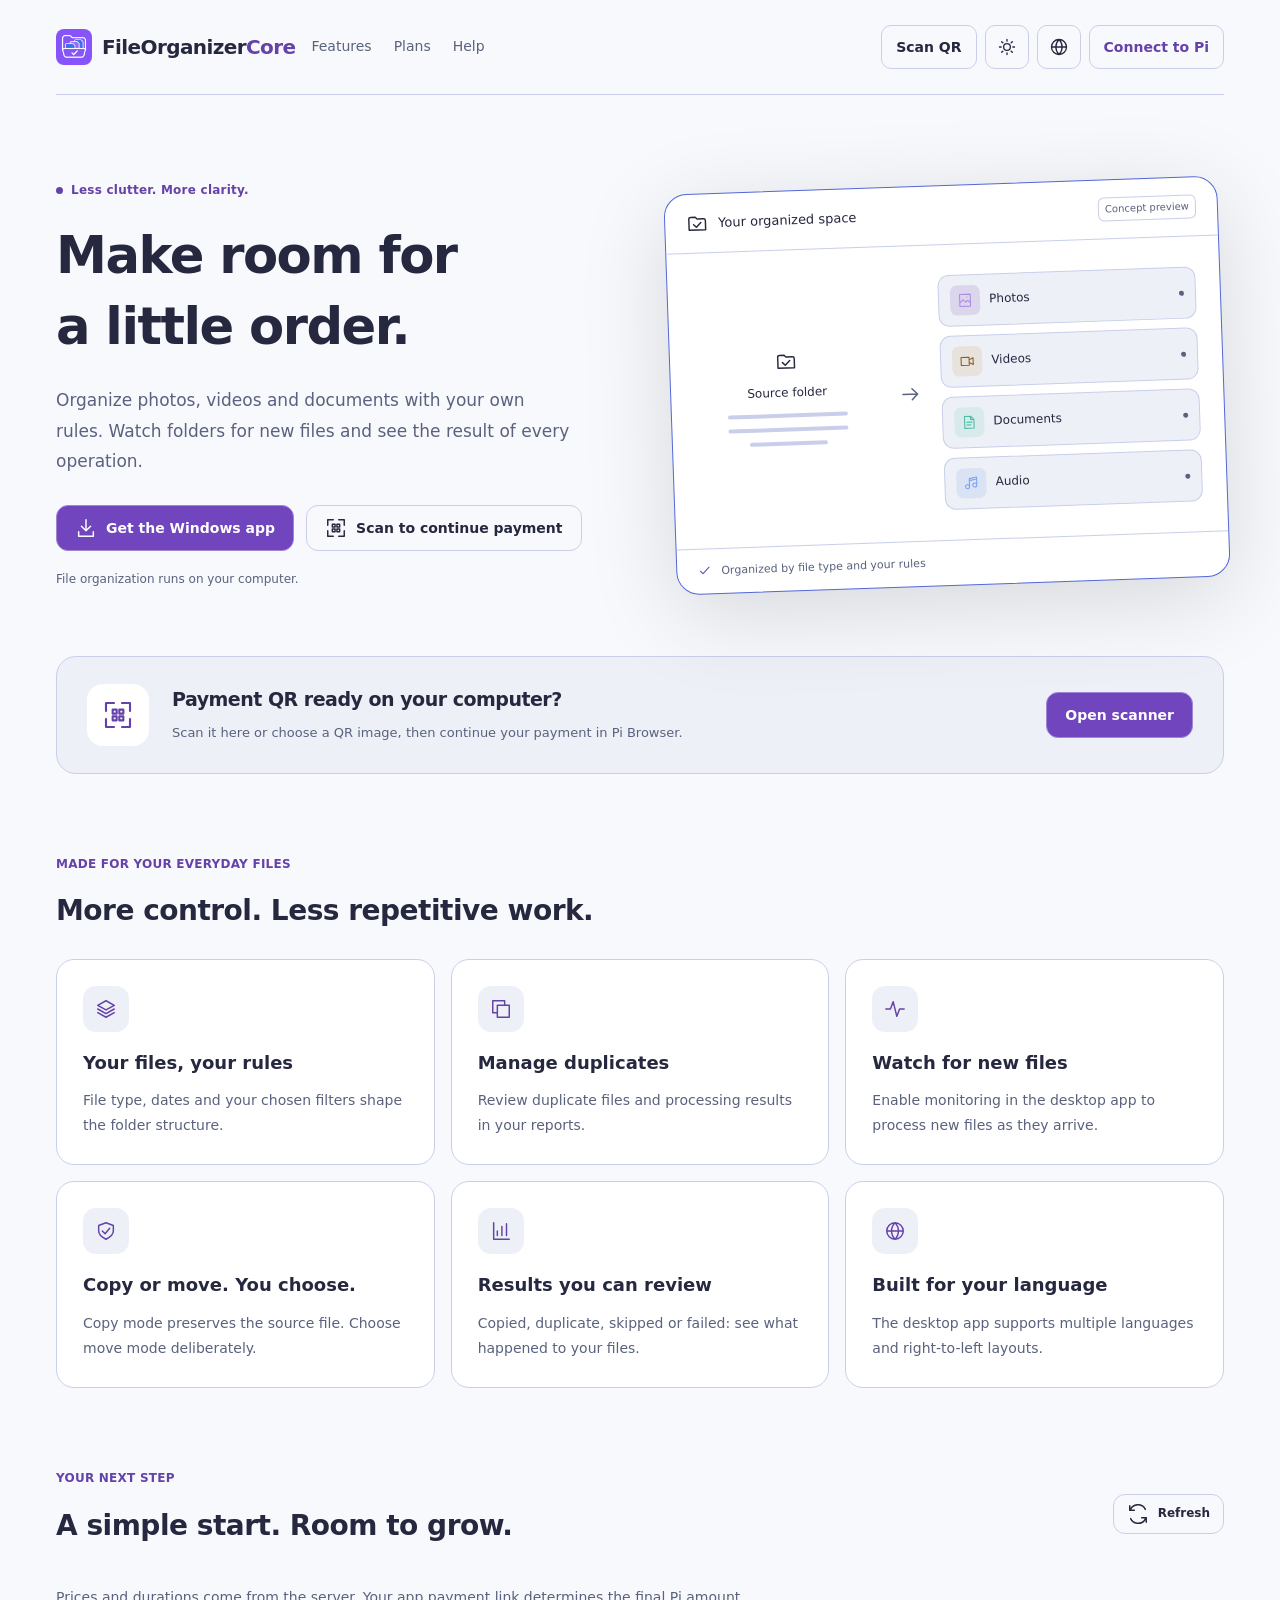
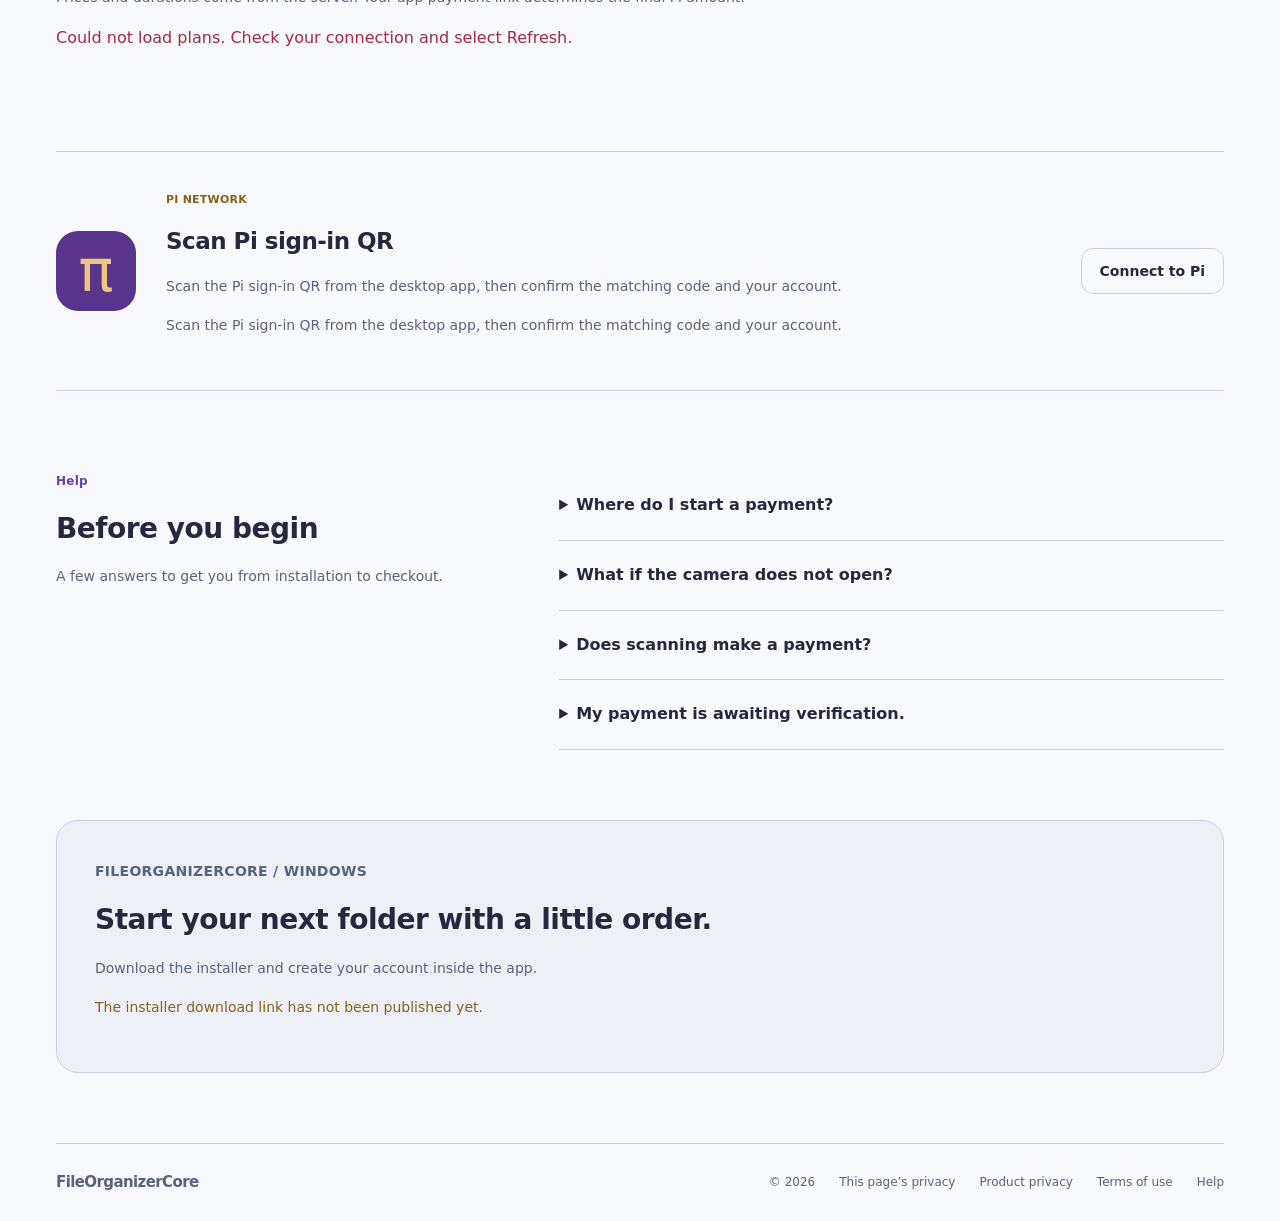
==== commit dd4fe42e: "fix(pi-auth): sync website account after desktop confirmation" ====
--- a/web/index.html
+++ b/web/index.html
@@ -3,7 +3,7 @@
 <head>
 <meta charset="utf-8"><meta name="viewport" content="width=device-width,initial-scale=1"><meta name="theme-color" content="#12141c"><meta name="referrer" content="no-referrer">
 <meta name="description" content="FileOrganizerCore — Windows file organization and Pi checkout."><title>FileOrganizerCore</title>
-<link rel="stylesheet" href="assets/home-v2.css?v=20261112-account">
+<link rel="stylesheet" href="assets/home-v2.css?v=20261113-pi-handoff">
 <script>
 // Keep previously issued root payment links working on this same checkout host.
 (() => {
@@ -16,7 +16,7 @@
   location.replace(target.href);
 })();
 </script>
-<script defer src="config.js?v=20261110-mainnet"></script><script defer src="assets/home-runtime.js?v=20261110-mainnet"></script><script defer src="assets/home-account.js?v=20261112-account-sync"></script>
+<script defer src="config.js?v=20261110-mainnet"></script><script defer src="assets/home-runtime.js?v=20261113-pi-handoff"></script><script defer src="assets/home-account-i18n.js?v=20261113-pi-handoff"></script><script defer src="assets/home-account.js?v=20261113-pi-handoff"></script>
 <link rel="icon" href="assets/brand/favicon.ico?v=20261110">
 <link rel="apple-touch-icon" href="assets/brand/apple-touch-icon.png">
 <style>.foc-logo{width:36px;height:36px;object-fit:contain;flex:none;vertical-align:middle;border-radius:8px}.foc-brand{display:flex;align-items:center;gap:10px;direction:ltr}</style>
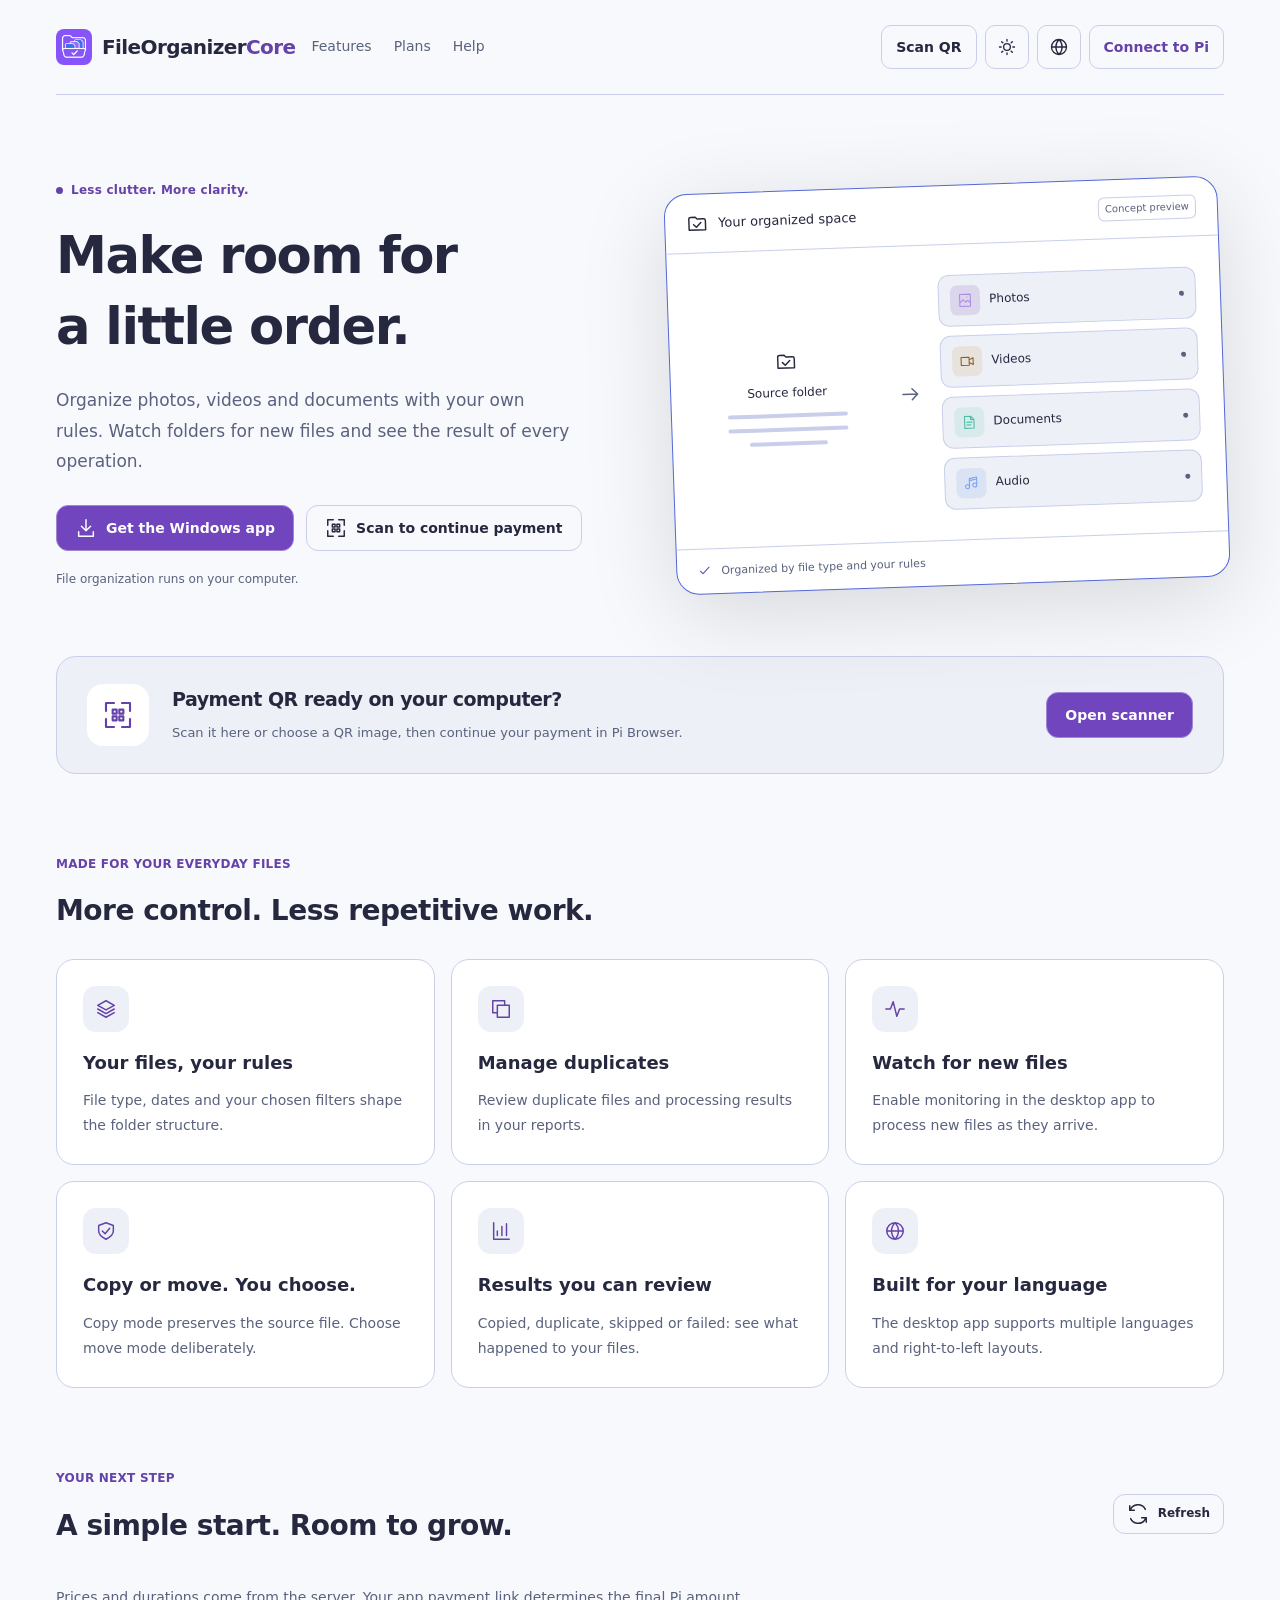
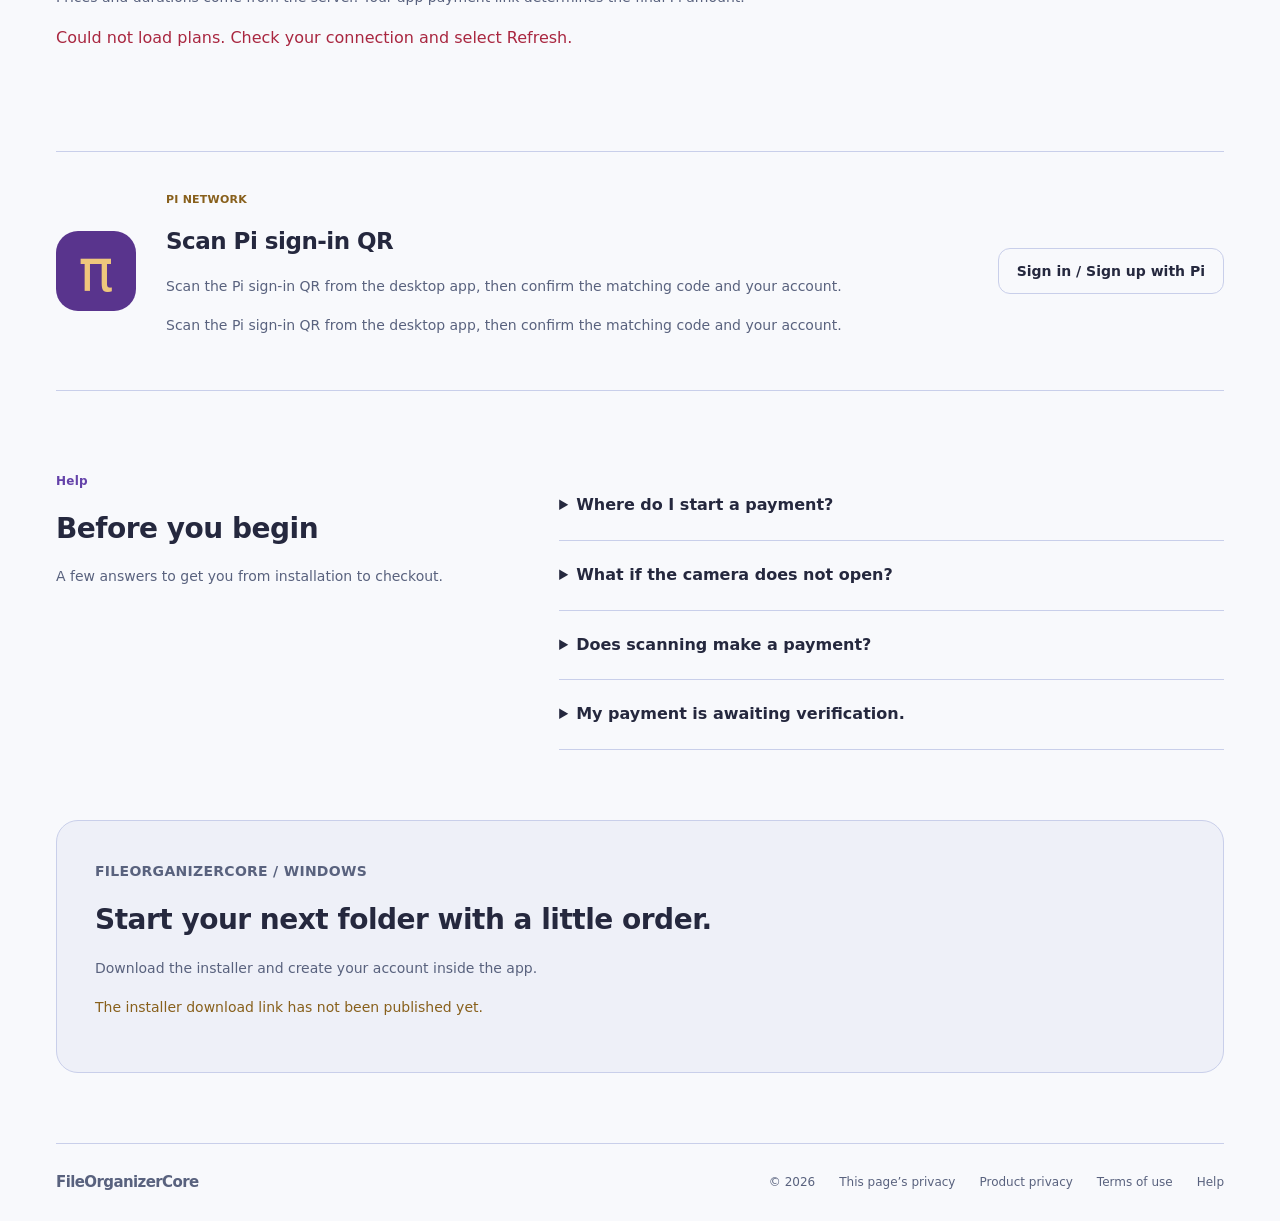
==== commit c539cfcd: "fix(pi-auth): wait for desktop confirmation and show website account" ====
--- a/web/index.html
+++ b/web/index.html
@@ -16,7 +16,7 @@
   location.replace(target.href);
 })();
 </script>
-<script defer src="config.js?v=20261110-mainnet"></script><script defer src="assets/home-runtime.js?v=20261113-pi-handoff"></script><script defer src="assets/home-account-i18n.js?v=20261113-pi-handoff"></script><script defer src="assets/home-account.js?v=20261113-pi-handoff"></script>
+<script defer src="config.js?v=20261110-mainnet"></script><script defer src="assets/home-runtime.js?v=20261113-pi-label-fix"></script><script defer src="assets/home-account-i18n.js?v=20261113-pi-handoff"></script><script defer src="assets/home-account.js?v=20261113-account-card-fix"></script>
 <link rel="icon" href="assets/brand/favicon.ico?v=20261110">
 <link rel="apple-touch-icon" href="assets/brand/apple-touch-icon.png">
 <style>.foc-logo{width:36px;height:36px;object-fit:contain;flex:none;vertical-align:middle;border-radius:8px}.foc-brand{display:flex;align-items:center;gap:10px;direction:ltr}</style>
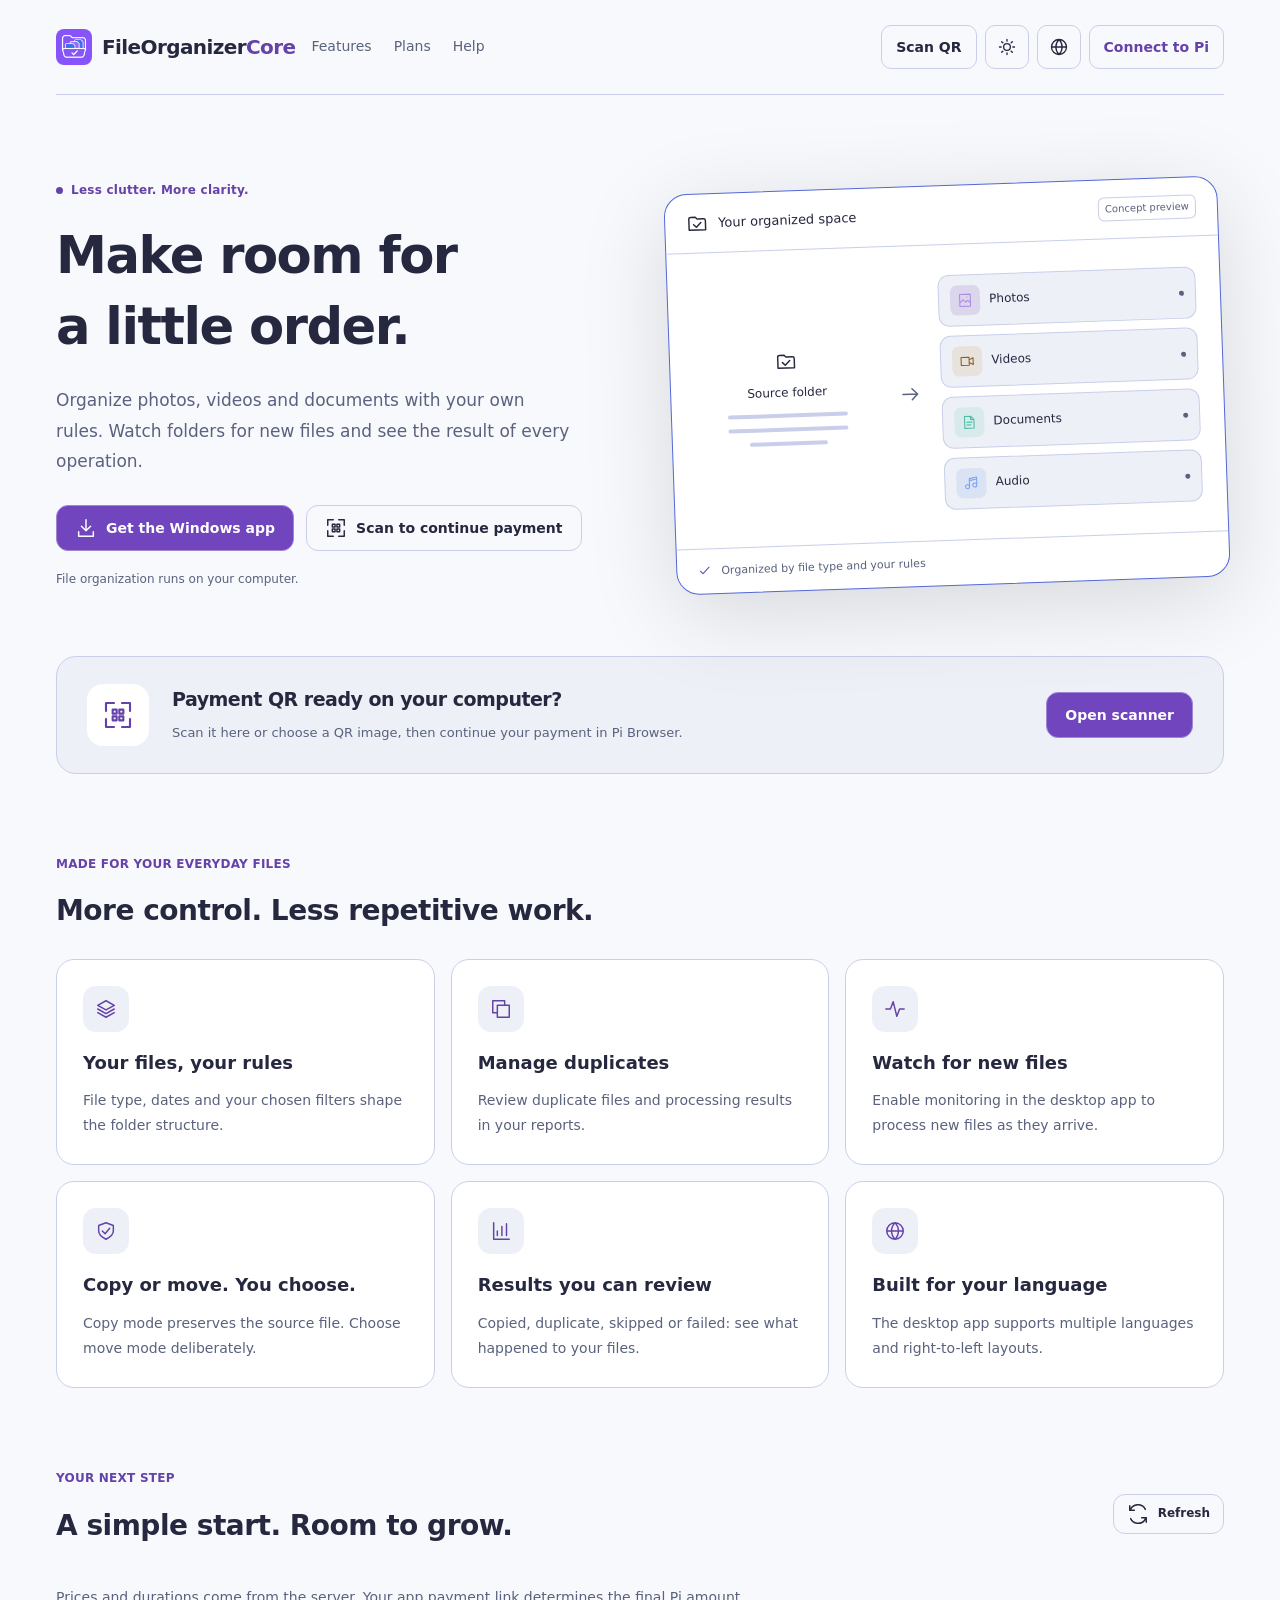
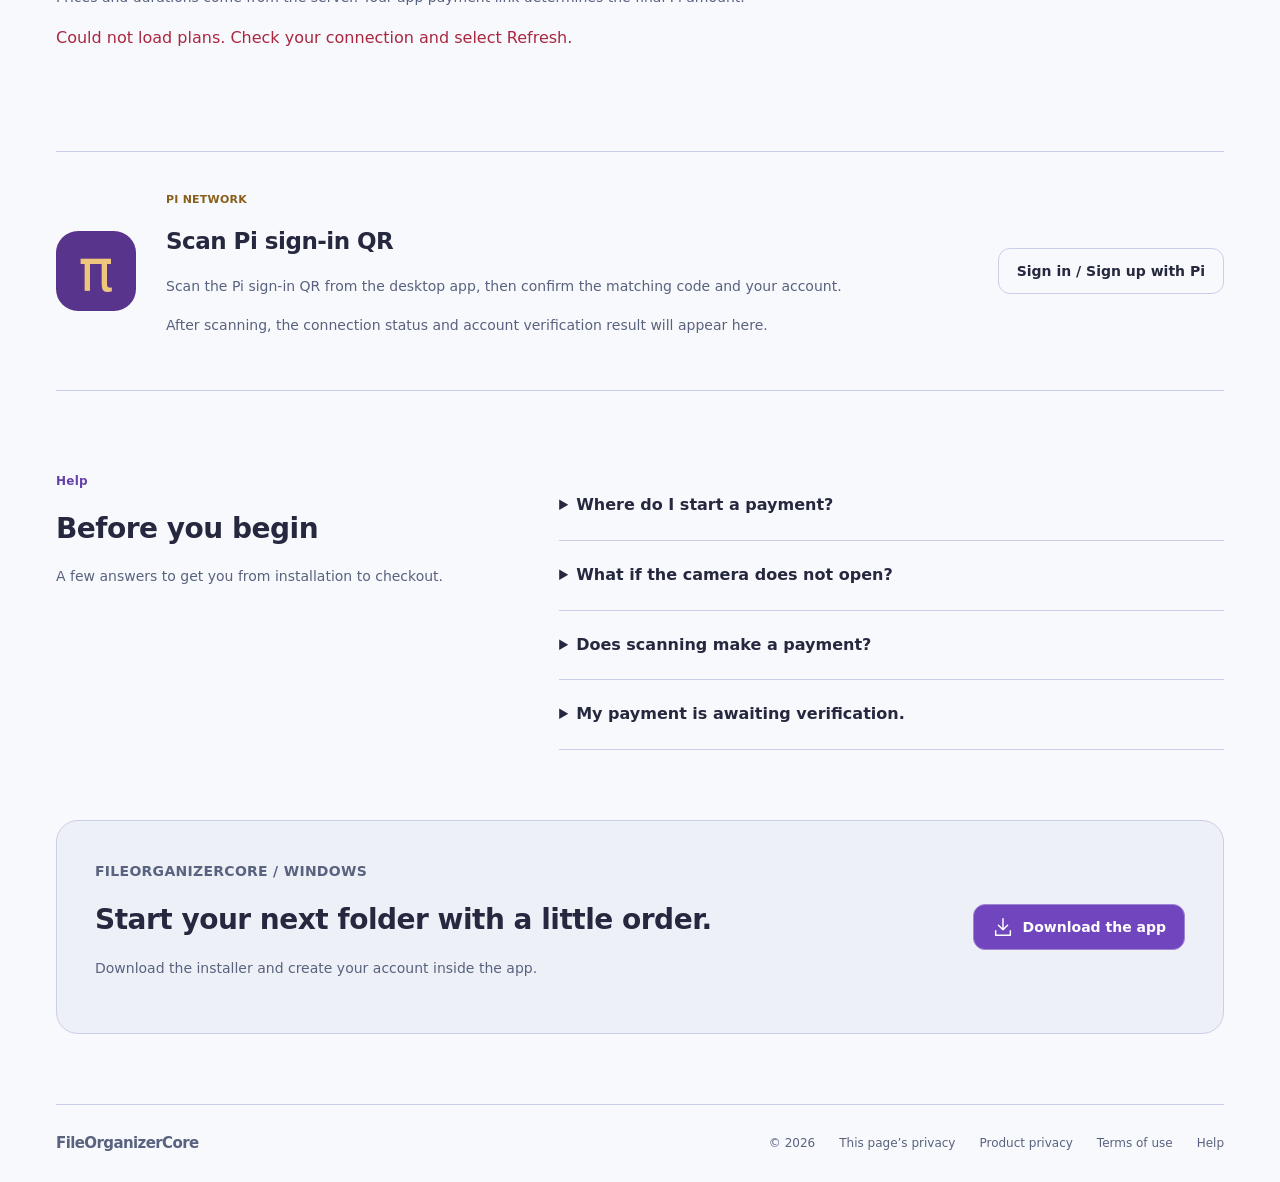
==== commit 114b2a72: "Clarify Pi sign-in status text" ====
--- a/web/index.html
+++ b/web/index.html
@@ -16,7 +16,7 @@
   location.replace(target.href);
 })();
 </script>
-<script defer src="config.js?v=20261110-mainnet"></script><script defer src="assets/home-runtime.js?v=20261113-pi-label-fix"></script><script defer src="assets/home-account-i18n.js?v=20261113-pi-handoff"></script><script defer src="assets/home-account.js?v=20261113-account-card-fix"></script>
+<script defer src="config.js?v=20261110-mainnet"></script><script defer src="assets/home-runtime.js?v=20261114-pi-explain-copy"></script><script defer src="assets/home-account-i18n.js?v=20261113-pi-handoff"></script><script defer src="assets/home-account.js?v=20261113-account-card-fix"></script>
 <link rel="icon" href="assets/brand/favicon.ico?v=20261110">
 <link rel="apple-touch-icon" href="assets/brand/apple-touch-icon.png">
 <style>.foc-logo{width:36px;height:36px;object-fit:contain;flex:none;vertical-align:middle;border-radius:8px}.foc-brand{display:flex;align-items:center;gap:10px;direction:ltr}</style>
